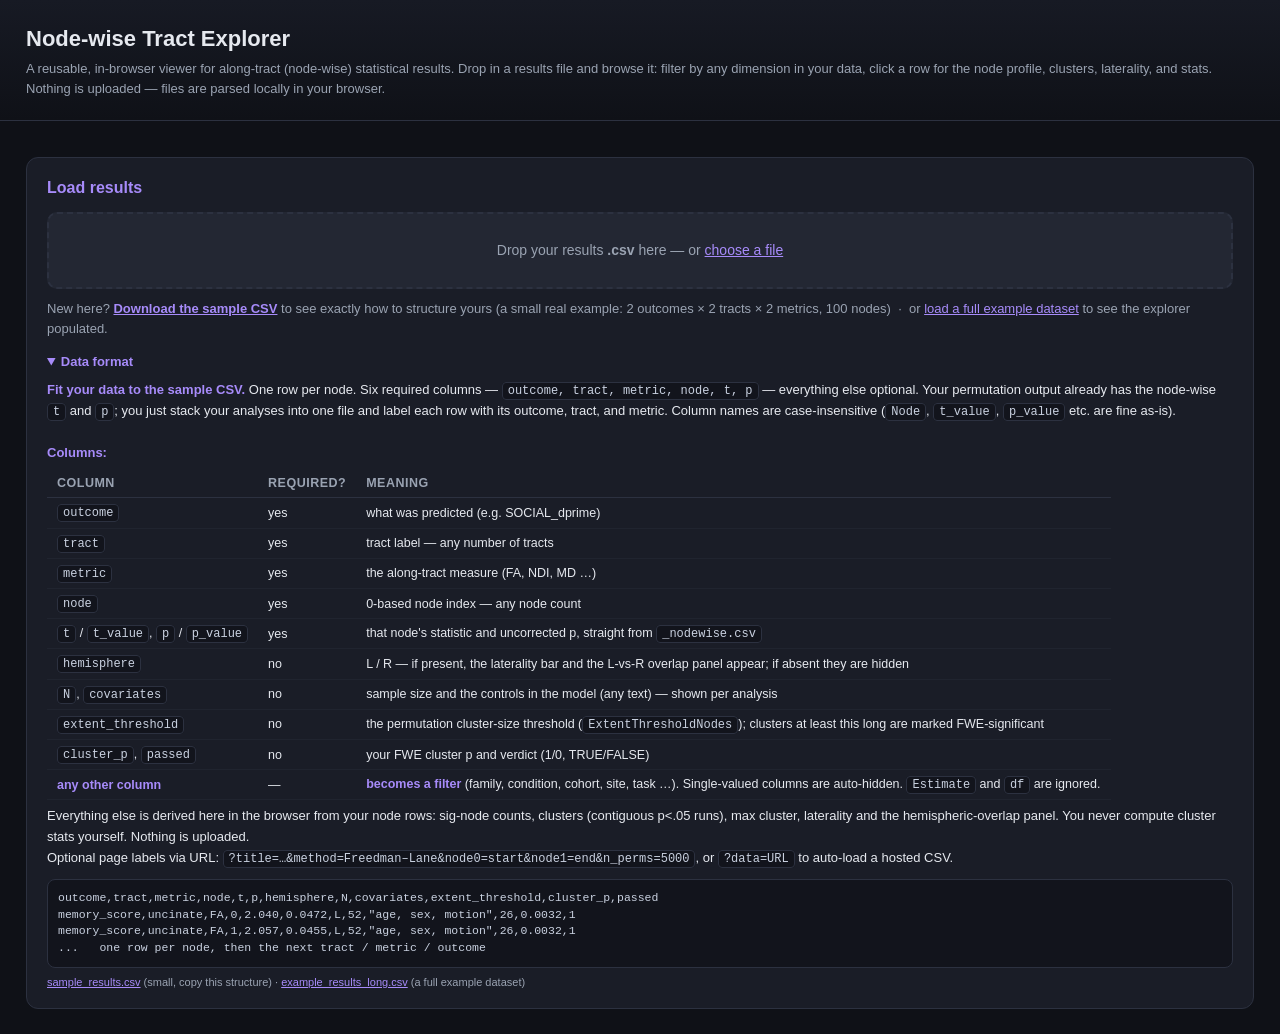
==== index.html @ d05d63c6 "Node-wise Tract Explorer: standalone in-browser viewer for along-tract results Co-Authored-By: Claud" ====
<!DOCTYPE html><html lang="en"><head><meta charset="utf-8">
<meta name="viewport" content="width=device-width, initial-scale=1">
<title>Node-wise Tract Explorer</title>
<style>
:root{--bg:#0f1117;--card:#1a1d27;--card2:#232733;--ink:#e6e9ef;--mut:#9aa3b2;--line:#2c3140;
--pos:#f4664a;--neg:#3b82f6;--sig:#22c55e;--accent:#a78bfa;}
*{box-sizing:border-box}
body{margin:0;background:var(--bg);color:var(--ink);font:14px/1.5 -apple-system,BlinkMacSystemFont,"Segoe UI",Roboto,sans-serif}
header{padding:22px 26px;border-bottom:1px solid var(--line);background:linear-gradient(180deg,#171a24,#0f1117)}
h1{margin:0 0 4px;font-size:22px}
.sub{color:var(--mut);font-size:13px}
.wrap{padding:20px 26px;max-width:1400px;margin:0 auto}
.pill{display:inline-block;background:var(--card2);border:1px solid var(--line);border-radius:999px;padding:3px 11px;margin:2px;font-size:12px;color:var(--mut)}
.section{background:var(--card);border:1px solid var(--line);border-radius:12px;padding:18px 20px;margin:16px 0}
.section h2{margin:0 0 12px;font-size:16px;color:var(--accent)}
.grid{display:grid;gap:10px}
.demo-grid{grid-template-columns:repeat(auto-fit,minmax(190px,1fr))}
.stat{background:var(--card2);border:1px solid var(--line);border-radius:9px;padding:11px 13px}
.stat .k{color:var(--mut);font-size:11px;text-transform:uppercase;letter-spacing:.04em}
.stat .v{font-size:19px;font-weight:600;margin-top:3px}
.stat .d{color:var(--mut);font-size:12px;margin-top:2px}
.controls{display:flex;flex-wrap:wrap;gap:8px;align-items:center;margin-bottom:12px}
.controls select,.controls input{background:var(--card2);color:var(--ink);border:1px solid var(--line);border-radius:8px;padding:7px 10px;font-size:13px}
.controls label{color:var(--mut);font-size:12px;margin-right:3px}
.count{color:var(--mut);font-size:13px;margin-left:auto}
table{width:100%;border-collapse:collapse;font-size:13px}
th{text-align:left;color:var(--mut);font-weight:600;font-size:11px;text-transform:uppercase;letter-spacing:.04em;padding:8px 10px;border-bottom:1px solid var(--line);cursor:pointer;user-select:none;white-space:nowrap}
th:hover{color:var(--ink)}
td{padding:8px 10px;border-bottom:1px solid #20242f}
tr.row{cursor:pointer}
tr.row:hover{background:var(--card2)}
tr.sig td{background:rgba(34,197,94,.06)}
.badge{display:inline-block;border-radius:6px;padding:2px 7px;font-size:11px;font-weight:600}
.b-sig{background:rgba(34,197,94,.16);color:#4ade80}
.b-ns{background:#242835;color:var(--mut)}
.b-pos{background:rgba(244,102,74,.16);color:#fb7a5e}
.b-neg{background:rgba(59,130,246,.16);color:#60a5fa}
.hemi{font-weight:600}
.detail{background:var(--card2);border-top:2px solid var(--accent)}
.detail td{padding:0}
.dbox{padding:18px 22px}
.dgrid{display:grid;grid-template-columns:1fr 1fr;gap:18px}
.dcol h4{margin:0 0 8px;font-size:12px;text-transform:uppercase;letter-spacing:.04em;color:var(--accent)}
.kv{display:grid;grid-template-columns:auto 1fr;gap:4px 14px;font-size:13px}
.kv .k{color:var(--mut)}
.nodeviz{margin-top:10px;background:#12141c;border:1px solid var(--line);border-radius:8px;padding:10px}
.script{font-family:ui-monospace,SFMono-Regular,Menlo,monospace;font-size:11.5px;color:#c9d1e0;background:#12141c;border:1px solid var(--line);border-radius:8px;padding:10px;margin-top:4px;white-space:pre-wrap;line-height:1.45}
.latbar{display:flex;height:26px;border-radius:6px;overflow:hidden;border:1px solid var(--line);margin-top:6px}
.latbar .L{background:#3b82f6;display:flex;align-items:center;justify-content:center;font-size:11px;color:#fff}
.latbar .R{background:#f4664a;display:flex;align-items:center;justify-center;justify-content:center;font-size:11px;color:#fff}
a.back{color:var(--accent);text-decoration:none;font-size:13px}
.legend{font-size:12px;color:var(--mut);margin-top:8px}
.tag{font-size:11px;color:var(--mut)}
.clbl{font-size:11px;color:var(--mut)}

.drop{border:2px dashed var(--line);border-radius:10px;padding:26px 20px;text-align:center;color:var(--mut);font-size:14px;background:var(--card2);transition:border-color .12s,color .12s}
.drop.over{border-color:var(--accent);color:var(--ink)}
.flink{color:var(--accent);cursor:pointer;text-decoration:underline}
.loaderr{color:#fb7a5e;font-size:13px;margin-top:8px;white-space:pre-wrap}
.ok{color:#4ade80;font-size:13px;margin-top:8px}
.doc{font-size:13px;line-height:1.6;color:var(--ink);margin-top:8px}
.doc code{background:#12141c;border:1px solid var(--line);border-radius:4px;padding:1px 5px;font-size:12px;color:#c9d1e0}
.doc b{color:var(--accent)}
.doc table{width:auto;margin:6px 0}
.doc td,.doc th{padding:4px 10px;font-size:12.5px}
</style></head><body>
<header>
<h1>Node-wise Tract Explorer</h1>
<div class="sub">A reusable, in-browser viewer for along-tract (node-wise) statistical results. Drop in a results file and browse it: filter by any dimension in your data, click a row for the node profile, clusters, laterality, and stats. Nothing is uploaded — files are parsed locally in your browser.</div>
</header>
<div class="wrap">
<div class="section" id="loader"><h2>Load results</h2>
<div id="drop" class="drop">Drop your results <b>.csv</b> here — or <label class="flink">choose a file<input type="file" id="file" accept=".csv,text/csv,.json" hidden></label></div>
<div style="margin-top:10px;font-size:13px;color:var(--mut)">New here? <a href="sample_results.csv" download class="flink" style="font-weight:600">Download the sample CSV</a> to see exactly how to structure yours (a small real example: 2 outcomes × 2 tracts × 2 metrics, 100 nodes) &nbsp;·&nbsp; or <a href="#" id="loadex" class="flink">load a full example dataset</a> to see the explorer populated.</div>
<div id="loaderr" class="loaderr" style="display:none"></div>
<details style="margin-top:14px" open><summary style="cursor:pointer;color:var(--accent);font-weight:600;font-size:13px">Data format</summary>
<div class="doc">
<b>Fit your data to the sample CSV.</b> One row per node. Six required columns — <code>outcome, tract, metric, node, t, p</code> — everything else optional. Your permutation output already has the node-wise <code>t</code> and <code>p</code>; you just stack your analyses into one file and label each row with its outcome, tract, and metric. Column names are case-insensitive (<code>Node</code>, <code>t_value</code>, <code>p_value</code> etc. are fine as-is).
<br><br><b>Columns:</b>
<table><thead><tr><th>Column</th><th>Required?</th><th>Meaning</th></tr></thead><tbody>
<tr><td><code>outcome</code></td><td>yes</td><td>what was predicted (e.g. SOCIAL_dprime)</td></tr>
<tr><td><code>tract</code></td><td>yes</td><td>tract label — any number of tracts</td></tr>
<tr><td><code>metric</code></td><td>yes</td><td>the along-tract measure (FA, NDI, MD …)</td></tr>
<tr><td><code>node</code></td><td>yes</td><td>0-based node index — any node count</td></tr>
<tr><td><code>t</code> / <code>t_value</code>, <code>p</code> / <code>p_value</code></td><td>yes</td><td>that node's statistic and uncorrected p, straight from <code>_nodewise.csv</code></td></tr>
<tr><td><code>hemisphere</code></td><td>no</td><td>L / R — if present, the laterality bar and the L-vs-R overlap panel appear; if absent they are hidden</td></tr>
<tr><td><code>N</code>, <code>covariates</code></td><td>no</td><td>sample size and the controls in the model (any text) — shown per analysis</td></tr>
<tr><td><code>extent_threshold</code></td><td>no</td><td>the permutation cluster-size threshold (<code>ExtentThresholdNodes</code>); clusters at least this long are marked FWE-significant</td></tr>
<tr><td><code>cluster_p</code>, <code>passed</code></td><td>no</td><td>your FWE cluster p and verdict (1/0, TRUE/FALSE)</td></tr>
<tr><td><b>any other column</b></td><td>—</td><td><b>becomes a filter</b> (family, condition, cohort, site, task …). Single-valued columns are auto-hidden. <code>Estimate</code> and <code>df</code> are ignored.</td></tr>
</tbody></table>
Everything else is derived here in the browser from your node rows: sig-node counts, clusters (contiguous p&lt;.05 runs), max cluster, laterality and the hemispheric-overlap panel. You never compute cluster stats yourself. Nothing is uploaded.
<br>Optional page labels via URL: <code>?title=…&amp;method=Freedman–Lane&amp;node0=start&amp;node1=end&amp;n_perms=5000</code>, or <code>?data=URL</code> to auto-load a hosted CSV.
</div>
<div class="script" style="margin-top:10px">outcome,tract,metric,node,t,p,hemisphere,N,covariates,extent_threshold,cluster_p,passed
memory_score,uncinate,FA,0,2.040,0.0472,L,52,"age, sex, motion",26,0.0032,1
memory_score,uncinate,FA,1,2.057,0.0455,L,52,"age, sex, motion",26,0.0032,1
...   one row per node, then the next tract / metric / outcome</div>
<div class="tag" style="margin-top:6px"><a href="sample_results.csv" download style="color:var(--accent)">sample_results.csv</a> (small, copy this structure) · <a href="example_results_long.csv" style="color:var(--accent)">example_results_long.csv</a> (a full example dataset)</div>
</details>
</div>

<div class="section" id="explorer" style="display:none"><h2 id="exptitle">Results</h2>
<div id="expsub" class="sub" style="margin-bottom:12px"></div>
<div class="controls" id="filters"></div>
<table id="tbl"><thead id="thead"></thead><tbody id="tbody"></tbody></table>
<div class="legend">FWE = cluster passes the permutation extent threshold (from your <code>extent_threshold</code> / <code>passed</code> columns). Direction: <span class="badge b-pos">Positive</span> higher metric → higher outcome · <span class="badge b-neg">Negative</span> higher metric → lower outcome. Node values are whatever statistic you supplied in <code>t</code> (partial-regression t recommended). Where hemispheres exist, the detail view stacks L and R aligned by node; nodes significant on <span style="color:#4ade80">both</span> sides are green.</div>
</div>
</div>

<script>
// ===================== data model =====================
let DATA=[], META={}, GROUPS=[], NN=100, HAS_HEMI=false;
const RESERVED=['outcome','tract','metric','node','t','p','hemisphere','n','covariates','extent_threshold','cluster_p','passed','dir','id'];
const norm=s=>String(s??'').trim();
const num=v=>{const x=parseFloat(v);return isNaN(x)?null:x;};
const truthy=v=>{const s=norm(v).toLowerCase();return ['1','true','yes','y','t','pass','sig'].includes(s);};

// ---- CSV parsing (quoted fields, commas, newlines) ----
function parseCSV(text){
  const rows=[];let row=[],cur='',q=false;
  for(let i=0;i<text.length;i++){const c=text[i];
    if(q){if(c=='"'){if(text[i+1]=='"'){cur+='"';i++;}else q=false;}else cur+=c;}
    else if(c=='"')q=true;
    else if(c==','){row.push(cur);cur='';}
    else if(c=='\n'||c=='\r'){if(c=='\r'&&text[i+1]=='\n')i++;row.push(cur);rows.push(row);row=[];cur='';}
    else cur+=c;}
  if(cur!==''||row.length){row.push(cur);rows.push(row);}
  const nonempty=rows.filter(r=>r.some(x=>norm(x)!==''));
  if(nonempty.length<2)throw new Error('CSV has no data rows.');
  const hdr=nonempty[0].map(h=>norm(h));
  return nonempty.slice(1).map(r=>Object.fromEntries(hdr.map((h,i)=>[h,r[i]??''])));
}

// ---- long CSV -> analyses (derive everything) ----
function fromLong(rows){
  const cols=Object.keys(rows[0]);
  // case-insensitive lookup + common aliases (Node, t_value, p_value, ...) work as-is
  const ALIAS={node:['node'],t:['t','t_value','tvalue','tstat','statistic'],p:['p','p_value','pvalue','pval'],
    n:['n','n_subjects','nsubjects'],covariates:['covariates','covariate'],extent_threshold:['extent_threshold','extentthresholdnodes','extent_thr'],
    cluster_p:['cluster_p','clusterpvalue','cluster_pvalue','fwe_p'],passed:['passed','passextentthreshold','fwe','significant','sig'],
    outcome:['outcome','outcome_label','dv'],tract:['tract','tract_label','bundle'],metric:['metric','measure'],hemisphere:['hemisphere','hemi','side']};
  const lc={};cols.forEach(c=>{const l=c.toLowerCase();lc[l]=c;for(const k in ALIAS)if(ALIAS[k].includes(l))lc[k]=c;});
  const aliasAll=new Set(Object.values(ALIAS).flat());
  const req=['outcome','tract','metric','node','t','p'];
  const missing=req.filter(k=>!(k in lc));
  if(missing.length)throw new Error('Missing required column(s): '+missing.join(', ')+'.\nRequired: outcome, tract, metric, node, t, p  (one row per node).');
  const C=k=>lc[k];  // actual column name for a reserved key
  HAS_HEMI=('hemisphere' in lc);
  GROUPS=cols.filter(c=>{const l=c.toLowerCase();return !aliasAll.has(l)&&!RESERVED.includes(l)&&!['estimate','df','clusterid'].includes(l);});      // extra columns = filter dimensions
  const keyOf=r=>[r[C('outcome')],r[C('tract')],r[C('metric')],HAS_HEMI?r[C('hemisphere')]:'',...GROUPS.map(g=>r[g])].map(norm).join('||');
  const by=new Map();
  rows.forEach(r=>{const k=keyOf(r);if(!by.has(k))by.set(k,[]);by.get(k).push(r);});
  const out=[];
  by.forEach((rs,k)=>{
    rs.sort((a,b)=>num(a[C('node')])-num(b[C('node')]));
    const nodes=rs.map(r=>num(r[C('node')]));
    const nn=Math.max(...nodes)+1;
    const tv=new Array(nn).fill(null),pv=new Array(nn).fill(null);
    rs.forEach(r=>{const i=num(r[C('node')]);tv[i]=num(r[C('t')]);pv[i]=num(r[C('p')]);});
    const first=rs[0];
    const a={id:k,outcome_label:norm(first[C('outcome')]),tract_label:norm(first[C('tract')]),metric:norm(first[C('metric')]),
      hemisphere:HAS_HEMI?norm(first[C('hemisphere')]).toUpperCase():'', tvals:tv,pvals:pv,
      N:('n' in lc)?num(first[C('n')]):null, covariates:('covariates' in lc)?norm(first[C('covariates')]):'',
      extent_threshold:('extent_threshold' in lc)?num(first[C('extent_threshold')]):null,
      best_p:('cluster_p' in lc)?num(first[C('cluster_p')]):null,
      passed:('passed' in lc)?truthy(first[C('passed')]):null};
    GROUPS.forEach(g=>a[g]=norm(first[g]));
    // derive clusters from p<.05 runs
    const sig=pv.map(x=>x!=null&&x<0.05); a.n_sig_nodes=sig.filter(Boolean).length;
    a.sig_node_list=sig.map((s,i)=>s?i:-1).filter(i=>i>=0);
    a.clusters=[];let s=null;
    for(let i=0;i<=nn;i++){const on=i<nn&&sig[i];
      if(on&&s==null)s=i; else if(!on&&s!=null){const e=i-1;const ts=tv.slice(s,e+1).map(x=>x??0);
        const mt=ts.reduce((u,v)=>u+v,0)/ts.length;const mi=ts.map(Math.abs).indexOf(Math.max(...ts.map(Math.abs)));
        const size=e-s+1;const passes=(a.extent_threshold!=null)?size>=a.extent_threshold:(a.passed===true&&size===Math.max(size,0));
        a.clusters.push({start:s,end:e,size,dir:mt>=0?'Positive':'Negative',mean_t:+mt.toFixed(2),max_abs_t:+ts[mi].toFixed(2),max_abs_t_node:s+mi,p:null,passes:false});s=null;}}
    a.obs_max_cluster=a.clusters.length?Math.max(...a.clusters.map(c=>c.size)):0;
    // FWE: if extent_threshold given -> size rule; else if passed given -> flag the largest cluster
    if(a.extent_threshold!=null){a.clusters.forEach(c=>c.passes=c.size>=a.extent_threshold);a.passed=a.clusters.some(c=>c.passes);}
    else if(a.passed===true&&a.clusters.length){const big=a.clusters.reduce((x,y)=>y.size>x.size?y:x);big.passes=true;big.p=a.best_p;}
    else if(a.passed==null)a.passed=false;
    if(a.best_p!=null)a.clusters.filter(c=>c.passes).forEach(c=>c.p=a.best_p);
    a.n_perms=META.n_perms||null; a.dropped=null; a.family=a.family||''; a.condition=a.condition||''; a.tract_type=a.tract_type||'';
    out.push(a);
  });
  NN=Math.max(...out.map(a=>a.tvals.length));
  // laterality: pair each analysis with its opposite-hemisphere sibling (same outcome/metric/groups, tract label differing only by side)
  if(HAS_HEMI){out.forEach(a=>{const sib=sibOf(a,out);const L=a.hemisphere==='L'?a:sib,R=a.hemisphere==='R'?a:sib;
    const Ls=L?L.n_sig_nodes:0,Rs=R?R.n_sig_nodes:0,tot=Ls+Rs;
    const ov=(L&&R)?L.sig_node_list.filter(i=>R.sig_node_list.includes(i)):[];
    a.laterality={L_sig:Ls,R_sig:Rs,pct_left:tot?+(100*Ls/tot).toFixed(0):0,pct_right:tot?+(100*Rs/tot).toFixed(0):0,overlap_nodes:ov};});}
  return out;
}
function tractBase(t){return norm(t).replace(/\b(left|right|L|R|lh|rh)\b/ig,'').replace(/[_\-\s]+/g,' ').trim().toLowerCase();}
function sibOf(a,pool){pool=pool||DATA;return pool.find(x=>x!==a&&x.outcome_label===a.outcome_label&&x.metric===a.metric&&x.hemisphere&&x.hemisphere!==a.hemisphere&&tractBase(x.tract_label)===tractBase(a.tract_label)&&GROUPS.every(g=>x[g]===a[g]));}

// ---- JSON (results_data.json shape) ----
function fromJSON(o){
  const arr=Array.isArray(o)?o:(o.results||[]);
  if(!arr.length)throw new Error('No result records found. Expected an array of results, or {"meta":..,"results":[..]}.');
  META=Object.assign({},META,Array.isArray(o)?{}:(o.meta||{}));
  HAS_HEMI=arr.some(a=>a.hemisphere==='L'||a.hemisphere==='R');
  const std=['id','outcome','outcome_label','tract','tract_label','hemisphere','metric','N','dropped','covariates','n_sig_nodes','obs_max_cluster','extent_threshold','n_passing','n_perms','passed','best_p','clusters','sig_node_list','tvals','pvals','laterality'];
  GROUPS=Object.keys(arr[0]).filter(k=>!std.includes(k)&&typeof arr[0][k]!=='object');
  NN=Math.max(...arr.map(a=>(a.tvals||[]).length));
  return arr;
}

// ===================== UI =====================
function uniq(k){return [...new Set(DATA.map(r=>r[k]).filter(v=>v!=null&&v!==''))].sort();}
function buildFilters(){
  const host=document.getElementById('filters');host.innerHTML='';
  const dims=[['tract_label','Tract'],['metric','Metric'],...(HAS_HEMI?[['hemisphere','Hemisphere']]:[]),['outcome_label','Outcome'],...GROUPS.map(g=>[g,g])];
  dims.forEach(([k,lab])=>{const vals=uniq(k);if(vals.length<2)return;
    const s=document.createElement('span');s.innerHTML=`<label>${lab}</label><select data-k="${k}"><option value="">All</option>${vals.map(v=>`<option>${v}</option>`).join('')}</select>`;host.appendChild(s);});
  const sig=document.createElement('span');sig.innerHTML=`<label>Show</label><select id="f_sig"><option value="all">All</option><option value="sig">FWE-significant only</option><option value="trend">≥5 sig nodes</option></select>`;host.appendChild(sig);
  const q=document.createElement('input');q.id='f_search';q.placeholder='search…';q.style.minWidth='130px';host.appendChild(q);
  const c=document.createElement('span');c.className='count';c.id='count';host.appendChild(c);
  host.querySelectorAll('select,input').forEach(el=>el.oninput=render);
}
function passFilters(r){
  for(const s of document.querySelectorAll('#filters select[data-k]')){if(s.value&&norm(r[s.dataset.k])!==s.value)return false;}
  const sg=document.getElementById('f_sig').value,q=document.getElementById('f_search').value.toLowerCase();
  if(sg==='sig'&&!r.passed)return false; if(sg==='trend'&&r.n_sig_nodes<5)return false;
  if(q&&!Object.values(r).filter(v=>typeof v==='string').join(' ').toLowerCase().includes(q))return false;
  return true;
}
let sortK='best_p',sortDir=1;
function dirBadge(d){return d==='Positive'?'<span class="badge b-pos">Positive</span>':'<span class="badge b-neg">Negative</span>'}
function fmtP(p){if(p==null)return '—';return p===0?'<1/n_perm':p}
function nodeViz(r,H=90){
  const W=560,pad=18,n=r.tvals.length;const ts=r.tvals.map(x=>x==null?0:x);const mx=Math.max(3,...ts.map(Math.abs));const bw=(W-2*pad)/n;
  let bars='';for(let i=0;i<n;i++){const t=ts[i];const sig=r.pvals[i]!=null&&r.pvals[i]<0.05;const h=Math.abs(t)/mx*(H/2-8);const y=t>=0?(H/2-h):(H/2);const col=sig?(t>=0?'#f4664a':'#3b82f6'):'#39404f';
    bars+=`<rect x="${pad+i*bw}" y="${y}" width="${Math.max(bw-0.4,0.6)}" height="${h}" fill="${col}"><title>node ${i}: t=${t}</title></rect>`;}
  let shade='';r.clusters.forEach(c=>{if(c.passes)shade+=`<rect x="${pad+c.start*bw}" y="4" width="${(c.end-c.start+1)*bw}" height="${H-8}" fill="rgba(34,197,94,.10)" stroke="rgba(34,197,94,.4)"/>`;});
  return `<svg viewBox="0 0 ${W} ${H}" width="100%" style="max-width:${W}px">${shade}<line x1="${pad}" y1="${H/2}" x2="${W-pad}" y2="${H/2}" stroke="#4a5163"/>${bars}
   <text x="${pad}" y="${H-2}" fill="#6b7280" font-size="9">${META.node0||'node 0'}</text><text x="${W-pad}" y="${H-2}" fill="#6b7280" font-size="9" text-anchor="end">${META.node1||('node '+(n-1))}</text></svg>`;
}
function miniProfile(r,label,overlap){
  const W=560,H=64,pad=18,n=r?r.tvals.length:NN;const ts=r?r.tvals.map(x=>x==null?0:x):new Array(n).fill(0);const mx=Math.max(3,...ts.map(Math.abs));const bw=(W-2*pad)/n;let bars='';
  for(let i=0;i<n;i++){const t=ts[i];const sig=r&&r.pvals[i]!=null&&r.pvals[i]<0.05;const ov=overlap.includes(i);const h=Math.abs(t)/mx*(H/2-6);const y=t>=0?(H/2-h):(H/2);
    const col=ov&&sig?'#22c55e':(sig?(t>=0?'#f4664a':'#3b82f6'):'#39404f');bars+=`<rect x="${pad+i*bw}" y="${y}" width="${Math.max(bw-0.4,0.6)}" height="${h}" fill="${col}"><title>node ${i}: t=${t}</title></rect>`;}
  let shade='';if(r)r.clusters.forEach(c=>{if(c.passes)shade+=`<rect x="${pad+c.start*bw}" y="3" width="${(c.end-c.start+1)*bw}" height="${H-6}" fill="rgba(34,197,94,.08)" stroke="rgba(34,197,94,.35)"/>`;});
  return `<div style="display:flex;align-items:center;gap:8px"><div style="width:34px;font-size:11px;color:var(--mut);text-align:right">${label}</div><svg viewBox="0 0 ${W} ${H}" width="100%" style="max-width:${W}px">${shade}<line x1="${pad}" y1="${H/2}" x2="${W-pad}" y2="${H/2}" stroke="#4a5163"/>${bars}</svg></div>`;
}
function detail(r){
  const lat=r.laterality;const sib=HAS_HEMI?sibOf(r):null;
  const clusters=r.clusters.length?('<table style="width:auto"><thead><tr><th>Nodes</th><th>Size</th><th>Dir</th><th>mean t</th><th>max|t|</th><th>@node</th><th>cluster p</th><th>FWE</th></tr></thead><tbody>'+
    r.clusters.map(c=>`<tr><td>${c.start}–${c.end}</td><td>${c.size}</td><td>${dirBadge(c.dir)}</td><td>${c.mean_t}</td><td>${c.max_abs_t}</td><td>${c.max_abs_t_node}</td><td>${fmtP(c.p)}</td><td>${c.passes?'<span class="badge b-sig">PASS</span>':'<span class="badge b-ns">no</span>'}</td></tr>`).join('')+'</tbody></table>'):'<span class="tag">No contiguous clusters formed.</span>';
  const groupsKV=GROUPS.map(g=>`<div class="k">${g}</div><div>${r[g]||'—'}</div>`).join('');
  let latHTML='';
  if(HAS_HEMI&&lat){const Lp=lat.pct_left||0,Rp=lat.pct_right||0;const L=r.hemisphere==='L'?r:sib,R=r.hemisphere==='R'?r:sib;
    latHTML=`<h4 style="margin-top:16px">Laterality <span class="tag">(node-wise-sig nodes, L vs R)</span></h4>
     <div class="latbar"><div class="L" style="width:${Lp}%">L ${lat.L_sig} (${Lp}%)</div><div class="R" style="width:${Rp}%">R ${lat.R_sig} (${Rp}%)</div></div>
     <h4 style="margin-top:14px">Hemispheric node overlap <span class="tag">(same outcome + metric, L and R aligned by node)</span></h4>
     <div class="nodeviz">${miniProfile(L,'L',lat.overlap_nodes||[])}${miniProfile(R,'R',lat.overlap_nodes||[])}<div style="font-size:10px;color:var(--mut);text-align:right;padding-right:2px">${META.node0||'node 0'} ————— ${META.node1||'last node'}</div></div>
     <div class="tag" style="margin-top:6px">Overlapping significant nodes (sig on <b>both</b> sides): ${(lat.overlap_nodes&&lat.overlap_nodes.length)?'<span style="color:#4ade80">'+lat.overlap_nodes.join(', ')+'</span>':'none'}${sib?'':' <i>(no opposite-hemisphere match found)</i>'}</div>`;}
  const cov=r.covariates?`<h4 style="margin-top:16px">Controlled for (covariates)</h4><div class="tag">${r.covariates}</div>`:'';
  const prov=META.scripts_note?`<h4 style="margin-top:18px">Provenance</h4><div class="script">${META.scripts_note}</div>`:'';
  return `<td colspan="99" class="detail"><div class="dbox"><div class="dgrid"><div class="dcol">
    <h4>${r.outcome_label} &nbsp;·&nbsp; ${r.tract_label}${r.hemisphere?' ('+r.hemisphere+')':''} &nbsp;·&nbsp; ${r.metric}</h4>
    <div class="kv">${groupsKV}<div class="k">Metric</div><div>${r.metric}</div>
     ${r.N!=null?`<div class="k">N</div><div>${r.N}</div>`:''}
     ${r.n_perms?`<div class="k">Permutations</div><div>${r.n_perms}${META.method?' ('+META.method+')':''}</div>`:''}
     <div class="k">Node-wise-significant nodes</div><div>${r.n_sig_nodes} / ${r.tvals.length}</div>
     <div class="k">Observed max cluster</div><div>${r.obs_max_cluster} nodes</div>
     ${r.extent_threshold!=null?`<div class="k">Extent threshold</div><div>${r.extent_threshold} nodes</div>`:''}
     <div class="k">FWE verdict</div><div>${r.passed?'<span class="badge b-sig">SIGNIFICANT</span>'+(r.best_p!=null?' (cluster p='+fmtP(r.best_p)+')':''):'<span class="badge b-ns">n.s.</span>'}</div>
    </div>${cov}${latHTML}</div>
    <div class="dcol"><h4>Node-wise values <span class="tag">(each bar = a separate regression across subjects at that node; a profile along the tract, not its shape; green = FWE cluster; colored bars = p&lt;0.05)</span></h4><div class="nodeviz">${nodeViz(r)}</div>
     <h4 style="margin-top:14px">Clusters</h4>${clusters}
     <h4 style="margin-top:14px">Significant nodes (p&lt;0.05, uncorrected)</h4><div class="tag" style="line-height:1.6">${r.sig_node_list.length?r.sig_node_list.join(', '):'none'}</div></div></div>${prov}</div></td>`;
}
function buildHeader(){
  const cols=[['outcome_label','Outcome'],...GROUPS.map(g=>[g,g]),['tract_label','Tract'],...(HAS_HEMI?[['hemisphere','Hemi']]:[]),['metric','Metric'],['N','N'],['n_sig_nodes','Sig nodes'],['obs_max_cluster','Max cluster'],['extent_threshold','Thresh'],['best_p','Cluster p'],['passed','FWE']];
  const showN=DATA.some(r=>r.N!=null),showT=DATA.some(r=>r.extent_threshold!=null);
  const use=cols.filter(([k])=>!(k==='N'&&!showN)&&!(k==='extent_threshold'&&!showT));
  document.getElementById('thead').innerHTML='<tr>'+use.map(([k,l])=>`<th data-k="${k}">${l}</th>`).join('')+'</tr>';
  document.querySelectorAll('#thead th').forEach(th=>th.onclick=()=>{const k=th.dataset.k;if(sortK===k)sortDir*=-1;else{sortK=k;sortDir=1}render()});
  return use;
}
let COLS=[];
function render(){
  let rows=DATA.filter(passFilters);
  rows.sort((a,b)=>{let x=a[sortK],y=b[sortK];if(sortK==='best_p'){x=x==null?9:x;y=y==null?9:y}if(typeof x==='string')return sortDir*x.localeCompare(y);return sortDir*((x>y)-(x<y));});
  const tb=document.getElementById('tbody');tb.innerHTML='';
  rows.forEach(r=>{const tr=document.createElement('tr');tr.className='row'+(r.passed?' sig':'');const dir=r.clusters.find(c=>c.passes);
    tr.innerHTML=COLS.map(([k])=>{let v=r[k];
      if(k==='outcome_label')return `<td><b>${v}</b></td>`;
      if(k==='best_p')return `<td>${v!=null?fmtP(v)+' '+(dir?dirBadge(dir.dir):''):(dir?dirBadge(dir.dir):'<span class="tag">—</span>')}</td>`;
      if(k==='passed')return `<td>${r.passed?'<span class="badge b-sig">✓</span>':'<span class="badge b-ns">·</span>'}</td>`;
      return `<td>${v==null||v===''?'—':v}</td>`;}).join('');
    tr.onclick=()=>{const nx=tr.nextSibling;if(nx&&nx.classList&&nx.classList.contains('detail-row')){nx.remove();return}
      document.querySelectorAll('.detail-row').forEach(e=>e.remove());const dr=document.createElement('tr');dr.className='detail-row';dr.innerHTML=detail(r);tr.after(dr);};
    tb.appendChild(tr);});
  document.getElementById('count').textContent=`${rows.length} of ${DATA.length} analyses · ${rows.filter(r=>r.passed).length} FWE-significant`;
}
function boot(){
  buildFilters();COLS=buildHeader();
  document.getElementById('exptitle').textContent=META.title||'Results';
  const dims=[`${DATA.length} analyses`,`${uniq('outcome_label').length} outcomes`,`${uniq('tract_label').length} tracts`,`${uniq('metric').length} metrics`,`${NN} nodes`,...(HAS_HEMI?['hemispheres detected']:[]),...GROUPS.map(g=>`${uniq(g).length} ${g}`)];
  document.getElementById('expsub').textContent=META.sub||dims.join(' · ');
  document.getElementById('explorer').style.display='';render();
  document.getElementById('explorer').scrollIntoView({behavior:'smooth',block:'start'});
}
function showMsg(m,ok){const e=document.getElementById('loaderr');e.className=ok?'ok':'loaderr';e.textContent=m;e.style.display=m?'':'none';}
function loadText(text,name){
  try{META=Object.assign({},urlMeta());
    if(/^\s*[\[{]/.test(text)){DATA=fromJSON(JSON.parse(text));}
    else{DATA=fromLong(parseCSV(text));}
    showMsg(`Loaded ${name||'data'}: ${DATA.length} analyses${GROUPS.length?' · grouping columns: '+GROUPS.join(', '):''}${HAS_HEMI?' · hemisphere detected':' · no hemisphere column (laterality hidden)'}`,true);boot();
  }catch(x){showMsg('Could not load: '+x.message,false);}
}
function urlMeta(){const u=new URLSearchParams(location.search);const m={};['title','sub','method','node0','node1','n_perms','scripts_note'].forEach(k=>{if(u.get(k))m[k]=u.get(k)});return m;}
function readFile(f){const rd=new FileReader();rd.onload=()=>loadText(rd.result,f.name);rd.readAsText(f);}
document.getElementById('file').onchange=e=>{if(e.target.files[0])readFile(e.target.files[0]);};
const dz=document.getElementById('drop');
['dragover','dragenter'].forEach(ev=>dz.addEventListener(ev,e=>{e.preventDefault();dz.classList.add('over');}));
['dragleave','dragend'].forEach(ev=>dz.addEventListener(ev,e=>{e.preventDefault();dz.classList.remove('over');}));
dz.addEventListener('drop',e=>{e.preventDefault();dz.classList.remove('over');if(e.dataTransfer.files[0])readFile(e.dataTransfer.files[0]);});
document.getElementById('loadex').onclick=e=>{e.preventDefault();fetch('example_results_long.csv').then(r=>r.text()).then(t=>loadText(t,'example dataset')).catch(()=>showMsg('Could not load the example.',false));};
const _durl=new URLSearchParams(location.search).get('data');
if(_durl)fetch(_durl).then(r=>r.text()).then(t=>loadText(t,_durl)).catch(()=>showMsg('Could not load '+_durl,false));
</script></body></html>
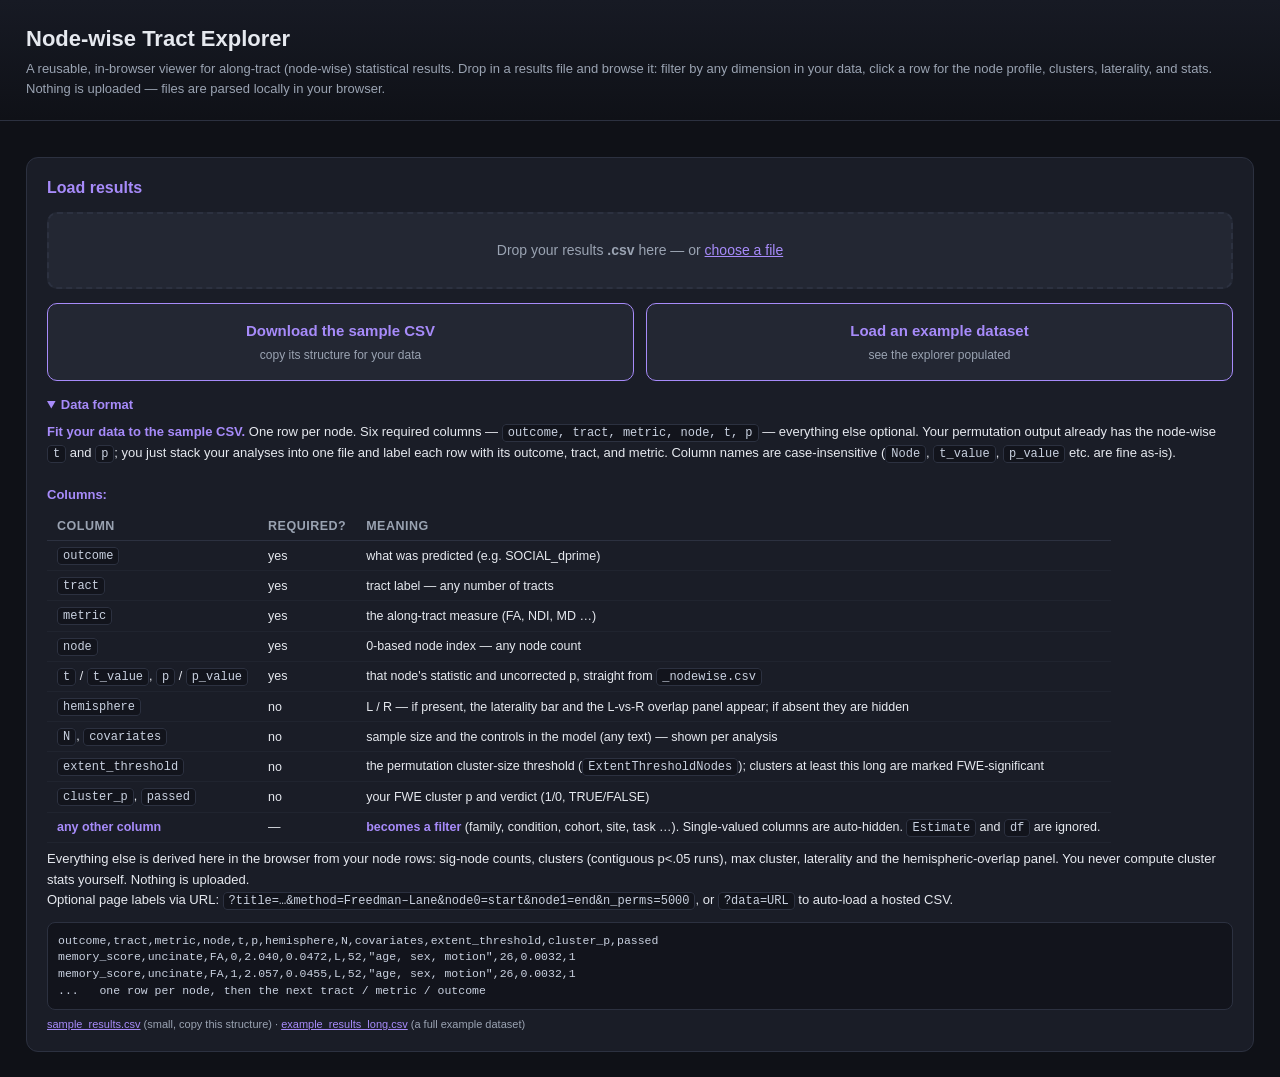
==== commit 41c9c4f3: "Two clear side-by-side buttons for sample CSV / example dataset Co-Authored-By: Claude Opus 4.8 <nor" ====
--- a/index.html
+++ b/index.html
@@ -63,6 +63,11 @@
 .doc b{color:var(--accent)}
 .doc table{width:auto;margin:6px 0}
 .doc td,.doc th{padding:4px 10px;font-size:12.5px}
+.btnrow{display:flex;gap:12px;margin-top:14px;flex-wrap:wrap}
+.bigbtn{flex:1 1 220px;display:flex;flex-direction:column;align-items:center;gap:3px;text-align:center;text-decoration:none;padding:16px 18px;border-radius:10px;background:var(--card2);border:1px solid var(--accent);color:var(--ink);transition:background .12s}
+.bigbtn:hover{background:#2a2f3f;text-decoration:none}
+.bigbtn .bt{font-size:15px;font-weight:700;color:var(--accent)}
+.bigbtn .bs{font-size:12px;color:var(--mut)}
 </style></head><body>
 <header>
 <h1>Node-wise Tract Explorer</h1>
@@ -71,7 +76,10 @@
 <div class="wrap">
 <div class="section" id="loader"><h2>Load results</h2>
 <div id="drop" class="drop">Drop your results <b>.csv</b> here — or <label class="flink">choose a file<input type="file" id="file" accept=".csv,text/csv,.json" hidden></label></div>
-<div style="margin-top:10px;font-size:13px;color:var(--mut)">New here? <a href="sample_results.csv" download class="flink" style="font-weight:600">Download the sample CSV</a> to see exactly how to structure yours (a small real example: 2 outcomes × 2 tracts × 2 metrics, 100 nodes) &nbsp;·&nbsp; or <a href="#" id="loadex" class="flink">load a full example dataset</a> to see the explorer populated.</div>
+<div class="btnrow">
+<a href="sample_results.csv" download class="bigbtn"><span class="bt">Download the sample CSV</span><span class="bs">copy its structure for your data</span></a>
+<a href="#" id="loadex" class="bigbtn"><span class="bt">Load an example dataset</span><span class="bs">see the explorer populated</span></a>
+</div>
 <div id="loaderr" class="loaderr" style="display:none"></div>
 <details style="margin-top:14px" open><summary style="cursor:pointer;color:var(--accent);font-weight:600;font-size:13px">Data format</summary>
 <div class="doc">
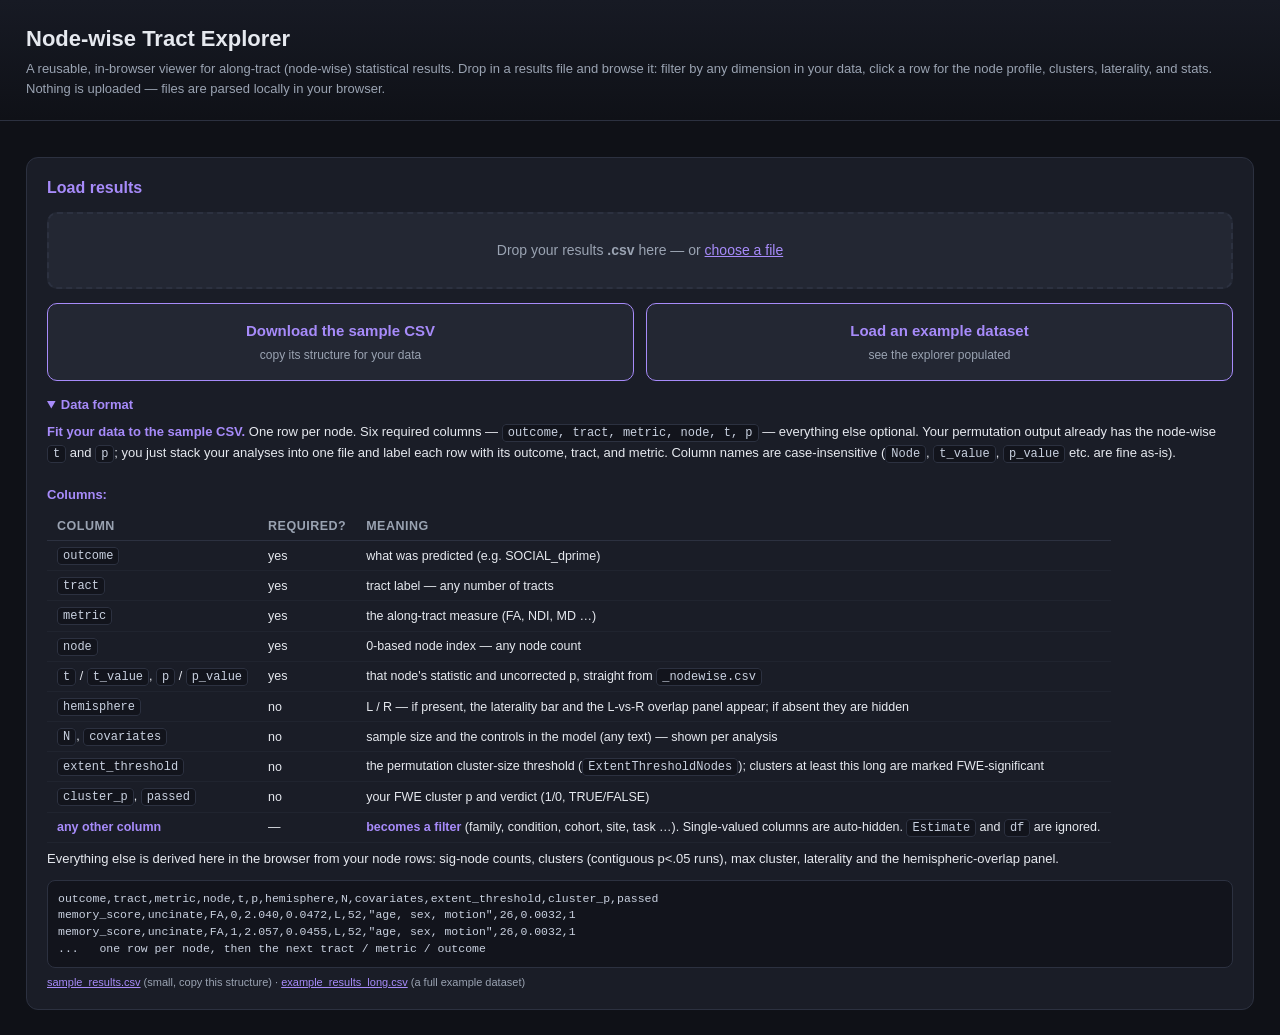
==== commit b4eeefba: "Trim the trailing clutter from the data-format doc Co-Authored-By: Claude Opus 4.8 <noreply@anthropi" ====
--- a/index.html
+++ b/index.html
@@ -1,333 +1,1283 @@
-<!DOCTYPE html><html lang="en"><head><meta charset="utf-8">
-<meta name="viewport" content="width=device-width, initial-scale=1">
-<title>Node-wise Tract Explorer</title>
-<style>
-:root{--bg:#0f1117;--card:#1a1d27;--card2:#232733;--ink:#e6e9ef;--mut:#9aa3b2;--line:#2c3140;
---pos:#f4664a;--neg:#3b82f6;--sig:#22c55e;--accent:#a78bfa;}
+<!DOCTYPE html>
+<!--
+  =============================================================================
+  Node-wise Tract Explorer — page skeleton
+  =============================================================================
+  This is the HTML the app hangs off. build.py inlines src/explorer.css at
+  /* =============================================================================
+   Node-wise Tract Explorer — styles
+   =============================================================================
+   Dark theme. Everything is driven by the CSS variables in :root, so re-theming
+   is a matter of changing those. Sections mirror the parts of the page.
+   ============================================================================= */
+
+/* ---- theme tokens ---------------------------------------------------------- */
+:root{
+  --bg:#0f1117;      /* page background */
+  --card:#1a1d27;    /* section panels */
+  --card2:#232733;   /* inputs, buttons, hover rows, detail panel */
+  --ink:#e6e9ef;     /* main text */
+  --mut:#9aa3b2;     /* muted text: labels, legends, tags */
+  --line:#2c3140;    /* borders */
+  --pos:#f4664a;     /* positive effect (orange) */
+  --neg:#3b82f6;     /* negative effect (blue) */
+  --sig:#22c55e;     /* significant / passed FWE (green) */
+  --accent:#a78bfa;  /* headings, links, active controls (violet) */
+}
+
+/* ---- base ------------------------------------------------------------------ */
 *{box-sizing:border-box}
 body{margin:0;background:var(--bg);color:var(--ink);font:14px/1.5 -apple-system,BlinkMacSystemFont,"Segoe UI",Roboto,sans-serif}
 header{padding:22px 26px;border-bottom:1px solid var(--line);background:linear-gradient(180deg,#171a24,#0f1117)}
 h1{margin:0 0 4px;font-size:22px}
 .sub{color:var(--mut);font-size:13px}
 .wrap{padding:20px 26px;max-width:1400px;margin:0 auto}
-.pill{display:inline-block;background:var(--card2);border:1px solid var(--line);border-radius:999px;padding:3px 11px;margin:2px;font-size:12px;color:var(--mut)}
 .section{background:var(--card);border:1px solid var(--line);border-radius:12px;padding:18px 20px;margin:16px 0}
 .section h2{margin:0 0 12px;font-size:16px;color:var(--accent)}
+.legend{font-size:12px;color:var(--mut);margin-top:8px}
+.tag{font-size:11px;color:var(--mut)}
+a.back{color:var(--accent);text-decoration:none;font-size:13px}
+
+/* ---- loader: drop zone, buttons, messages, format doc ---------------------- */
+.drop{border:2px dashed var(--line);border-radius:10px;padding:26px 20px;text-align:center;color:var(--mut);font-size:14px;background:var(--card2);transition:border-color .12s,color .12s}
+.drop.over{border-color:var(--accent);color:var(--ink)}       /* while dragging a file over it */
+.flink{color:var(--accent);cursor:pointer;text-decoration:underline}
+.loaderr{color:#fb7a5e;font-size:13px;margin-top:8px;white-space:pre-wrap}   /* error message */
+.ok{color:#4ade80;font-size:13px;margin-top:8px}                            /* success message */
+.btnrow{display:flex;gap:12px;margin-top:14px;flex-wrap:wrap}
+.bigbtn{flex:1 1 220px;display:flex;flex-direction:column;align-items:center;gap:3px;text-align:center;text-decoration:none;padding:16px 18px;border-radius:10px;background:var(--card2);border:1px solid var(--accent);color:var(--ink);transition:background .12s}
+.bigbtn:hover{background:#2a2f3f;text-decoration:none}
+.bigbtn .bt{font-size:15px;font-weight:700;color:var(--accent)}   /* button title */
+.bigbtn .bs{font-size:12px;color:var(--mut)}                        /* button subtitle */
+.doc{font-size:13px;line-height:1.6;color:var(--ink);margin-top:8px}
+.doc code{background:#12141c;border:1px solid var(--line);border-radius:4px;padding:1px 5px;font-size:12px;color:#c9d1e0}
+.doc b{color:var(--accent)}
+.doc table{width:auto;margin:6px 0}
+.doc td,.doc th{padding:4px 10px;font-size:12.5px}
+
+/* ---- filter controls ------------------------------------------------------- */
+.controls{display:flex;flex-wrap:wrap;gap:8px;align-items:center;margin-bottom:12px}
+.controls select,.controls input{background:var(--card2);color:var(--ink);border:1px solid var(--line);border-radius:8px;padding:7px 10px;font-size:13px}
+.controls label{color:var(--mut);font-size:12px;margin-right:3px}
+.count{color:var(--mut);font-size:13px;margin-left:auto}   /* "N of M analyses · K FWE-significant" */
+
+/* ---- results table --------------------------------------------------------- */
+table{width:100%;border-collapse:collapse;font-size:13px}
+th{text-align:left;color:var(--mut);font-weight:600;font-size:11px;text-transform:uppercase;letter-spacing:.04em;padding:8px 10px;border-bottom:1px solid var(--line);cursor:pointer;user-select:none;white-space:nowrap}
+th:hover{color:var(--ink)}                 /* headers are click-to-sort */
+td{padding:8px 10px;border-bottom:1px solid #20242f}
+tr.row{cursor:pointer}                    /* rows are click-to-expand */
+tr.row:hover{background:var(--card2)}
+tr.sig td{background:rgba(34,197,94,.06)} /* faint green tint on FWE-significant rows */
+
+/* badges used in table + detail */
+.badge{display:inline-block;border-radius:6px;padding:2px 7px;font-size:11px;font-weight:600}
+.b-sig{background:rgba(34,197,94,.16);color:#4ade80}   /* passed FWE */
+.b-ns{background:#242835;color:var(--mut)}             /* not significant */
+.b-pos{background:rgba(244,102,74,.16);color:#fb7a5e}  /* positive direction */
+.b-neg{background:rgba(59,130,246,.16);color:#60a5fa}  /* negative direction */
+
+/* ---- detail panel (opens under a clicked row) ------------------------------ */
+.detail{background:var(--card2);border-top:2px solid var(--accent)}
+.detail td{padding:0}
+.dbox{padding:18px 22px}
+.dgrid{display:grid;grid-template-columns:1fr 1fr;gap:18px}   /* left: stats · right: node plot */
+.dcol h4{margin:0 0 8px;font-size:12px;text-transform:uppercase;letter-spacing:.04em;color:var(--accent)}
+.kv{display:grid;grid-template-columns:auto 1fr;gap:4px 14px;font-size:13px}   /* key/value stat list */
+.kv .k{color:var(--mut)}
+.nodeviz{margin-top:10px;background:#12141c;border:1px solid var(--line);border-radius:8px;padding:10px}   /* holds the SVG node plots */
+.script{font-family:ui-monospace,SFMono-Regular,Menlo,monospace;font-size:11.5px;color:#c9d1e0;background:#12141c;border:1px solid var(--line);border-radius:8px;padding:10px;margin-top:4px;white-space:pre-wrap;line-height:1.45}
+
+/* laterality bar: L (blue) vs R (orange) share of significant nodes */
+.latbar{display:flex;height:26px;border-radius:6px;overflow:hidden;border:1px solid var(--line);margin-top:6px}
+.latbar .L{background:#3b82f6;display:flex;align-items:center;justify-content:center;font-size:11px;color:#fff}
+.latbar .R{background:#f4664a;display:flex;align-items:center;justify-content:center;font-size:11px;color:#fff}
+
+/* ---- misc (kept for compatibility with the JSON input path) ---------------- */
+.pill{display:inline-block;background:var(--card2);border:1px solid var(--line);border-radius:999px;padding:3px 11px;margin:2px;font-size:12px;color:var(--mut)}
 .grid{display:grid;gap:10px}
 .demo-grid{grid-template-columns:repeat(auto-fit,minmax(190px,1fr))}
 .stat{background:var(--card2);border:1px solid var(--line);border-radius:9px;padding:11px 13px}
 .stat .k{color:var(--mut);font-size:11px;text-transform:uppercase;letter-spacing:.04em}
 .stat .v{font-size:19px;font-weight:600;margin-top:3px}
 .stat .d{color:var(--mut);font-size:12px;margin-top:2px}
-.controls{display:flex;flex-wrap:wrap;gap:8px;align-items:center;margin-bottom:12px}
-.controls select,.controls input{background:var(--card2);color:var(--ink);border:1px solid var(--line);border-radius:8px;padding:7px 10px;font-size:13px}
-.controls label{color:var(--mut);font-size:12px;margin-right:3px}
-.count{color:var(--mut);font-size:13px;margin-left:auto}
-table{width:100%;border-collapse:collapse;font-size:13px}
-th{text-align:left;color:var(--mut);font-weight:600;font-size:11px;text-transform:uppercase;letter-spacing:.04em;padding:8px 10px;border-bottom:1px solid var(--line);cursor:pointer;user-select:none;white-space:nowrap}
-th:hover{color:var(--ink)}
-td{padding:8px 10px;border-bottom:1px solid #20242f}
-tr.row{cursor:pointer}
-tr.row:hover{background:var(--card2)}
-tr.sig td{background:rgba(34,197,94,.06)}
-.badge{display:inline-block;border-radius:6px;padding:2px 7px;font-size:11px;font-weight:600}
-.b-sig{background:rgba(34,197,94,.16);color:#4ade80}
-.b-ns{background:#242835;color:var(--mut)}
-.b-pos{background:rgba(244,102,74,.16);color:#fb7a5e}
-.b-neg{background:rgba(59,130,246,.16);color:#60a5fa}
 .hemi{font-weight:600}
-.detail{background:var(--card2);border-top:2px solid var(--accent)}
-.detail td{padding:0}
-.dbox{padding:18px 22px}
-.dgrid{display:grid;grid-template-columns:1fr 1fr;gap:18px}
-.dcol h4{margin:0 0 8px;font-size:12px;text-transform:uppercase;letter-spacing:.04em;color:var(--accent)}
-.kv{display:grid;grid-template-columns:auto 1fr;gap:4px 14px;font-size:13px}
-.kv .k{color:var(--mut)}
-.nodeviz{margin-top:10px;background:#12141c;border:1px solid var(--line);border-radius:8px;padding:10px}
-.script{font-family:ui-monospace,SFMono-Regular,Menlo,monospace;font-size:11.5px;color:#c9d1e0;background:#12141c;border:1px solid var(--line);border-radius:8px;padding:10px;margin-top:4px;white-space:pre-wrap;line-height:1.45}
-.latbar{display:flex;height:26px;border-radius:6px;overflow:hidden;border:1px solid var(--line);margin-top:6px}
-.latbar .L{background:#3b82f6;display:flex;align-items:center;justify-content:center;font-size:11px;color:#fff}
-.latbar .R{background:#f4664a;display:flex;align-items:center;justify-center;justify-content:center;font-size:11px;color:#fff}
-a.back{color:var(--accent);text-decoration:none;font-size:13px}
+.clbl{font-size:11px;color:var(--mut)} and src/explorer.js at /* =============================================================================
+   Node-wise Tract Explorer — application logic
+   =============================================================================
+
+   WHAT THIS FILE DOES
+   -------------------
+   Turns a long-format results CSV (one row per node) into an interactive
+   explorer: a filterable table of every analysis, and a click-to-open detail
+   panel per analysis with the node-wise profile plot, cluster stats, and (if
+   the tracts are lateralized) a laterality bar + left/right overlap panel.
+
+   Everything runs in the browser. Nothing is uploaded anywhere.
+
+   HOW TO READ THIS FILE
+   ---------------------
+   It's in dependency order, section by section:
+
+     1. STATE + HELPERS      the few globals, and tiny utilities
+     2. CSV PARSING          text -> array of {column: value} row objects
+     3. DATA MODEL           rows -> "analyses" (the core; derives clusters etc.)
+     4. LATERALITY           pairing each analysis with its L/R sibling
+     5. JSON INPUT           optional alternative input shape
+     6. UI: FILTERS          dropdowns discovered from the data
+     7. UI: RENDERING        the SVG node plots, the detail panel, the table
+     8. BOOT + LOADING       drag/drop, file picker, ?data= URL, example button
+
+   To adapt it: the DATA MODEL (section 3) is the contract — if you can turn
+   your results into the `analysis` objects it produces, every UI section
+   below just works. The UI never touches raw CSV.
+
+   THE INPUT CONTRACT (see README for the full table)
+   --------------------------------------------------
+   One row per node. Required columns:  outcome, tract, metric, node, t, p
+   Optional per-analysis columns:       hemisphere, N, covariates,
+                                        extent_threshold, cluster_p, passed
+   ANY OTHER column = a grouping dimension -> becomes a filter dropdown.
+   Column names are case-insensitive; common aliases are accepted (see ALIAS).
+   ============================================================================= */
+
+
+/* =============================================================================
+   1. STATE + HELPERS
+   ============================================================================= */
+
+// The whole app state. Deliberately tiny.
+let DATA = [];        // array of "analysis" objects (see makeAnalysis below)
+let META = {};        // optional page labels: title, sub, method, node0, node1, n_perms, scripts_note
+let GROUPS = [];      // names of the user's extra grouping columns (family, condition, cohort ...)
+let NN = 100;         // node count (derived from the data; 100 is only a placeholder)
+let HAS_HEMI = false; // did the data include a hemisphere column with L/R?
+
+// Column names that have a fixed meaning. Anything NOT in this list (and not
+// an alias of one) is treated as a user grouping dimension.
+const RESERVED = ['outcome', 'tract', 'metric', 'node', 't', 'p', 'hemisphere',
+                  'n', 'covariates', 'extent_threshold', 'cluster_p', 'passed', 'dir', 'id'];
+
+// tiny utilities
+const norm   = s => String(s ?? '').trim();                       // safe string
+const num    = v => { const x = parseFloat(v); return isNaN(x) ? null : x; }; // safe number or null
+const truthy = v => ['1', 'true', 'yes', 'y', 't', 'pass', 'sig'].includes(norm(v).toLowerCase()); // "did it pass?"
+
+
+/* =============================================================================
+   2. CSV PARSING
+   -----------------------------------------------------------------------------
+   A small, dependency-free CSV parser. Handles quoted fields, embedded commas,
+   escaped quotes (""), and \r\n line endings — enough for anything pandas / R
+   writes. Returns an array of row objects keyed by the header names.
+   ============================================================================= */
+function parseCSV(text) {
+  const rows = []; let row = [], cur = '', inQuotes = false;
+  for (let i = 0; i < text.length; i++) {
+    const c = text[i];
+    if (inQuotes) {
+      if (c === '"') { if (text[i + 1] === '"') { cur += '"'; i++; } else inQuotes = false; }
+      else cur += c;
+    }
+    else if (c === '"') inQuotes = true;
+    else if (c === ',') { row.push(cur); cur = ''; }
+    else if (c === '\n' || c === '\r') {
+      if (c === '\r' && text[i + 1] === '\n') i++;          // treat \r\n as one newline
+      row.push(cur); rows.push(row); row = []; cur = '';
+    }
+    else cur += c;
+  }
+  if (cur !== '' || row.length) { row.push(cur); rows.push(row); } // last line without newline
+  const nonempty = rows.filter(r => r.some(x => norm(x) !== ''));
+  if (nonempty.length < 2) throw new Error('CSV has no data rows.');
+  const header = nonempty[0].map(h => norm(h));
+  return nonempty.slice(1).map(r => Object.fromEntries(header.map((h, i) => [h, r[i] ?? ''])));
+}
+
+
+/* =============================================================================
+   3. DATA MODEL  (the core)
+   -----------------------------------------------------------------------------
+   fromLong(rows) groups the node rows into analyses and DERIVES everything the
+   UI needs. Users only supply per-node t and p; we compute:
+     - the node-wise t/p arrays (indexed by node)
+     - which nodes are significant (p < .05, uncorrected)
+     - contiguous clusters of significant nodes, with size / direction / peak
+     - the max cluster size
+     - which clusters "pass" family-wise correction (see FWE rules below)
+   ============================================================================= */
+
+// Accepted names for each reserved column, so people's existing headers work
+// as-is (e.g. an R script's `t_value` / `p_value` / `PassExtentThreshold`).
+const ALIAS = {
+  node:             ['node'],
+  t:                ['t', 't_value', 'tvalue', 'tstat', 'statistic'],
+  p:                ['p', 'p_value', 'pvalue', 'pval'],
+  n:                ['n', 'n_subjects', 'nsubjects'],
+  covariates:       ['covariates', 'covariate'],
+  extent_threshold: ['extent_threshold', 'extentthresholdnodes', 'extent_thr'],
+  cluster_p:        ['cluster_p', 'clusterpvalue', 'cluster_pvalue', 'fwe_p'],
+  passed:           ['passed', 'passextentthreshold', 'fwe', 'significant', 'sig'],
+  outcome:          ['outcome', 'outcome_label', 'dv'],
+  tract:            ['tract', 'tract_label', 'bundle'],
+  metric:           ['metric', 'measure'],
+  hemisphere:       ['hemisphere', 'hemi', 'side'],
+};
+
+function fromLong(rows) {
+  const cols = Object.keys(rows[0]);
+
+  // Build a case-insensitive lookup: reserved key -> the actual column name in this file.
+  const lc = {};
+  cols.forEach(c => {
+    const l = c.toLowerCase(); lc[l] = c;
+    for (const k in ALIAS) if (ALIAS[k].includes(l)) lc[k] = c;
+  });
+  const aliasAll = new Set(Object.values(ALIAS).flat());
+
+  // Validate the six required columns.
+  const required = ['outcome', 'tract', 'metric', 'node', 't', 'p'];
+  const missing = required.filter(k => !(k in lc));
+  if (missing.length) throw new Error('Missing required column(s): ' + missing.join(', ') +
+    '.\nRequired: outcome, tract, metric, node, t, p  (one row per node).');
+  const C = k => lc[k];   // C('t') -> "t_value" (whatever the file called it)
+
+  HAS_HEMI = ('hemisphere' in lc);
+
+  // Everything not reserved / aliased = a user grouping dimension.
+  // (estimate/df/clusterid are common per-node extras from R output; ignore them.)
+  GROUPS = cols.filter(c => {
+    const l = c.toLowerCase();
+    return !aliasAll.has(l) && !RESERVED.includes(l) && !['estimate', 'df', 'clusterid'].includes(l);
+  });
+
+  // An "analysis" = one outcome x tract x metric (x hemisphere x every group value).
+  // Group the node rows by that key.
+  const keyOf = r => [r[C('outcome')], r[C('tract')], r[C('metric')],
+                      HAS_HEMI ? r[C('hemisphere')] : '', ...GROUPS.map(g => r[g])].map(norm).join('||');
+  const by = new Map();
+  rows.forEach(r => { const k = keyOf(r); if (!by.has(k)) by.set(k, []); by.get(k).push(r); });
+
+  const out = [];
+  by.forEach((rs, key) => out.push(makeAnalysis(rs, key, C, lc)));
+
+  NN = Math.max(...out.map(a => a.tvals.length));
+  if (HAS_HEMI) attachLaterality(out);
+  return out;
+}
+
+// Build one analysis object from its node rows.
+function makeAnalysis(rs, key, C, lc) {
+  rs.sort((a, b) => num(a[C('node')]) - num(b[C('node')]));
+  const nn = Math.max(...rs.map(r => num(r[C('node')]))) + 1;   // node count = max index + 1
+
+  // per-node arrays, indexed by node
+  const tv = new Array(nn).fill(null), pv = new Array(nn).fill(null);
+  rs.forEach(r => { const i = num(r[C('node')]); tv[i] = num(r[C('t')]); pv[i] = num(r[C('p')]); });
+
+  const first = rs[0];   // per-analysis fields are the same on every row; read the first
+  const a = {
+    id: key,
+    outcome_label: norm(first[C('outcome')]),
+    tract_label:   norm(first[C('tract')]),
+    metric:        norm(first[C('metric')]),
+    hemisphere:    HAS_HEMI ? norm(first[C('hemisphere')]).toUpperCase() : '',
+    tvals: tv, pvals: pv,
+    N:                ('n' in lc)                ? num(first[C('n')])                : null,
+    covariates:       ('covariates' in lc)       ? norm(first[C('covariates')])      : '',
+    extent_threshold: ('extent_threshold' in lc) ? num(first[C('extent_threshold')]) : null,
+    best_p:           ('cluster_p' in lc)        ? num(first[C('cluster_p')])        : null,
+    passed:           ('passed' in lc)           ? truthy(first[C('passed')])        : null,
+  };
+  GROUPS.forEach(g => a[g] = norm(first[g]));
+
+  // --- derive significance + clusters ---
+  const sig = pv.map(x => x != null && x < 0.05);          // node-wise significant (uncorrected)
+  a.n_sig_nodes   = sig.filter(Boolean).length;
+  a.sig_node_list = sig.map((s, i) => s ? i : -1).filter(i => i >= 0);
+
+  // Contiguous runs of significant nodes = clusters.
+  a.clusters = []; let start = null;
+  for (let i = 0; i <= nn; i++) {
+    const on = i < nn && sig[i];
+    if (on && start == null) start = i;
+    else if (!on && start != null) {
+      const end = i - 1;
+      const ts = tv.slice(start, end + 1).map(x => x ?? 0);
+      const meanT = ts.reduce((u, v) => u + v, 0) / ts.length;
+      const peakIdx = ts.map(Math.abs).indexOf(Math.max(...ts.map(Math.abs)));
+      a.clusters.push({
+        start, end, size: end - start + 1,
+        dir: meanT >= 0 ? 'Positive' : 'Negative',    // direction = sign of the mean t
+        mean_t: +meanT.toFixed(2),
+        max_abs_t: +ts[peakIdx].toFixed(2), max_abs_t_node: start + peakIdx,
+        p: null, passes: false,
+      });
+      start = null;
+    }
+  }
+  a.obs_max_cluster = a.clusters.length ? Math.max(...a.clusters.map(c => c.size)) : 0;
+
+  // --- FWE rules (which clusters count as corrected-significant) ---
+  // 1) If the file gives an extent_threshold: a cluster passes if size >= threshold.
+  // 2) Else if the file says passed=1: flag the largest cluster as the survivor.
+  // 3) Else: nothing passes (we never invent significance).
+  if (a.extent_threshold != null) {
+    a.clusters.forEach(c => c.passes = c.size >= a.extent_threshold);
+    a.passed = a.clusters.some(c => c.passes);
+  } else if (a.passed === true && a.clusters.length) {
+    const big = a.clusters.reduce((x, y) => y.size > x.size ? y : x);
+    big.passes = true; big.p = a.best_p;
+  } else if (a.passed == null) a.passed = false;
+  if (a.best_p != null) a.clusters.filter(c => c.passes).forEach(c => c.p = a.best_p);
+
+  // fields the UI expects to exist (kept for the optional JSON input path)
+  a.n_perms = META.n_perms || null; a.dropped = null;
+  a.family = a.family || ''; a.condition = a.condition || ''; a.tract_type = a.tract_type || '';
+  return a;
+}
+
+
+/* =============================================================================
+   4. LATERALITY  (only when a hemisphere column exists)
+   -----------------------------------------------------------------------------
+   Each analysis is paired with its opposite-hemisphere "sibling": same outcome,
+   metric, and group values, and a tract label that differs only by side
+   (e.g. "left_uncinate" <-> "right_uncinate"). From the pair we compute how
+   many significant nodes fall on each side, and which nodes are significant
+   on BOTH sides (the overlap shown in green in the L/R panel).
+   ============================================================================= */
+
+// strip side words so "left uncinate" and "right uncinate" compare equal
+function tractBase(t) {
+  return norm(t).replace(/\b(left|right|L|R|lh|rh)\b/ig, '').replace(/[_\-\s]+/g, ' ').trim().toLowerCase();
+}
+function sibOf(a, pool) {
+  pool = pool || DATA;
+  return pool.find(x => x !== a && x.outcome_label === a.outcome_label && x.metric === a.metric &&
+    x.hemisphere && x.hemisphere !== a.hemisphere && tractBase(x.tract_label) === tractBase(a.tract_label) &&
+    GROUPS.every(g => x[g] === a[g]));
+}
+function attachLaterality(analyses) {
+  analyses.forEach(a => {
+    const sib = sibOf(a, analyses);
+    const L = a.hemisphere === 'L' ? a : sib, R = a.hemisphere === 'R' ? a : sib;
+    const Ls = L ? L.n_sig_nodes : 0, Rs = R ? R.n_sig_nodes : 0, tot = Ls + Rs;
+    const overlap = (L && R) ? L.sig_node_list.filter(i => R.sig_node_list.includes(i)) : [];
+    a.laterality = { L_sig: Ls, R_sig: Rs,
+      pct_left: tot ? +(100 * Ls / tot).toFixed(0) : 0, pct_right: tot ? +(100 * Rs / tot).toFixed(0) : 0,
+      overlap_nodes: overlap };
+  });
+}
+
+
+/* =============================================================================
+   5. JSON INPUT  (optional)
+   -----------------------------------------------------------------------------
+   You can also feed the viewer already-built analysis objects as JSON — either
+   an array, or {"meta": {...}, "results": [...]}. Same fields as section 3
+   produces. Most people should just use the CSV.
+   ============================================================================= */
+function fromJSON(o) {
+  const arr = Array.isArray(o) ? o : (o.results || []);
+  if (!arr.length) throw new Error('No result records found. Expected an array of results, or {"meta":..,"results":[..]}.');
+  META = Object.assign({}, META, Array.isArray(o) ? {} : (o.meta || {}));
+  HAS_HEMI = arr.some(a => a.hemisphere === 'L' || a.hemisphere === 'R');
+  const std = ['id', 'outcome', 'outcome_label', 'tract', 'tract_label', 'hemisphere', 'metric', 'N', 'dropped',
+    'covariates', 'n_sig_nodes', 'obs_max_cluster', 'extent_threshold', 'n_passing', 'n_perms', 'passed', 'best_p',
+    'clusters', 'sig_node_list', 'tvals', 'pvals', 'laterality'];
+  GROUPS = Object.keys(arr[0]).filter(k => !std.includes(k) && typeof arr[0][k] !== 'object');
+  NN = Math.max(...arr.map(a => (a.tvals || []).length));
+  return arr;
+}
+
+
+/* =============================================================================
+   6. UI: FILTERS
+   -----------------------------------------------------------------------------
+   Filter dropdowns are DISCOVERED from the data: tract, metric, hemisphere (if
+   present), outcome, then every user grouping column. A dimension with only one
+   value gets no dropdown (nothing to filter). Plus a "Show" selector and search.
+   ============================================================================= */
+function uniq(k) { return [...new Set(DATA.map(r => r[k]).filter(v => v != null && v !== ''))].sort(); }
+
+function buildFilters() {
+  const host = document.getElementById('filters'); host.innerHTML = '';
+  const dims = [['tract_label', 'Tract'], ['metric', 'Metric'],
+                ...(HAS_HEMI ? [['hemisphere', 'Hemisphere']] : []),
+                ['outcome_label', 'Outcome'],
+                ...GROUPS.map(g => [g, g])];                          // user columns, labeled by their own name
+  dims.forEach(([k, label]) => {
+    const vals = uniq(k); if (vals.length < 2) return;                 // single-valued -> no dropdown
+    const s = document.createElement('span');
+    s.innerHTML = `<label>${label}</label><select data-k="${k}"><option value="">All</option>${vals.map(v => `<option>${v}</option>`).join('')}</select>`;
+    host.appendChild(s);
+  });
+  const sig = document.createElement('span');
+  sig.innerHTML = `<label>Show</label><select id="f_sig"><option value="all">All</option><option value="sig">FWE-significant only</option><option value="trend">≥5 sig nodes</option></select>`;
+  host.appendChild(sig);
+  const q = document.createElement('input'); q.id = 'f_search'; q.placeholder = 'search…'; q.style.minWidth = '130px'; host.appendChild(q);
+  const c = document.createElement('span'); c.className = 'count'; c.id = 'count'; host.appendChild(c);
+  host.querySelectorAll('select,input').forEach(el => el.oninput = render);
+}
+
+// Does analysis r survive the current filter settings?
+function passFilters(r) {
+  for (const s of document.querySelectorAll('#filters select[data-k]')) {
+    if (s.value && norm(r[s.dataset.k]) !== s.value) return false;
+  }
+  const sg = document.getElementById('f_sig').value, q = document.getElementById('f_search').value.toLowerCase();
+  if (sg === 'sig' && !r.passed) return false;
+  if (sg === 'trend' && r.n_sig_nodes < 5) return false;
+  if (q && !Object.values(r).filter(v => typeof v === 'string').join(' ').toLowerCase().includes(q)) return false;
+  return true;
+}
+
+
+/* =============================================================================
+   7. UI: RENDERING
+   ============================================================================= */
+let sortK = 'best_p', sortDir = 1;   // table sort state
+const dirBadge = d => d === 'Positive' ? '<span class="badge b-pos">Positive</span>' : '<span class="badge b-neg">Negative</span>';
+const fmtP = p => p == null ? '—' : (p === 0 ? '<1/n_perm' : p);   // a permutation p of 0 means "< 1/n_perms"
+
+// The node-wise profile: one bar per node = that node's statistic (t by default).
+// Colored bar = p<.05 at that node; green shading = a cluster that passed FWE.
+// NOTE: this is a profile of "how much does the metric HERE predict the outcome",
+// across subjects, node by node — it is not a picture of the tract's shape.
+function nodeViz(r, H = 90) {
+  const W = 560, pad = 18, n = r.tvals.length;
+  const ts = r.tvals.map(x => x == null ? 0 : x);
+  const mx = Math.max(3, ...ts.map(Math.abs));       // y-scale: at least ±3
+  const bw = (W - 2 * pad) / n;
+  let bars = '';
+  for (let i = 0; i < n; i++) {
+    const t = ts[i], sig = r.pvals[i] != null && r.pvals[i] < 0.05;
+    const h = Math.abs(t) / mx * (H / 2 - 8), y = t >= 0 ? (H / 2 - h) : (H / 2);
+    const col = sig ? (t >= 0 ? '#f4664a' : '#3b82f6') : '#39404f';   // sig: orange(+)/blue(−); else grey
+    bars += `<rect x="${pad + i * bw}" y="${y}" width="${Math.max(bw - 0.4, 0.6)}" height="${h}" fill="${col}"><title>node ${i}: t=${t}</title></rect>`;
+  }
+  let shade = '';
+  r.clusters.forEach(c => { if (c.passes) shade += `<rect x="${pad + c.start * bw}" y="4" width="${(c.end - c.start + 1) * bw}" height="${H - 8}" fill="rgba(34,197,94,.10)" stroke="rgba(34,197,94,.4)"/>`; });
+  return `<svg viewBox="0 0 ${W} ${H}" width="100%" style="max-width:${W}px">${shade}<line x1="${pad}" y1="${H / 2}" x2="${W - pad}" y2="${H / 2}" stroke="#4a5163"/>${bars}
+   <text x="${pad}" y="${H - 2}" fill="#6b7280" font-size="9">${META.node0 || 'node 0'}</text><text x="${W - pad}" y="${H - 2}" fill="#6b7280" font-size="9" text-anchor="end">${META.node1 || ('node ' + (n - 1))}</text></svg>`;
+}
+
+// A smaller profile used in the L/R overlap panel; nodes significant on BOTH sides are green.
+function miniProfile(r, label, overlap) {
+  const W = 560, H = 64, pad = 18, n = r ? r.tvals.length : NN;
+  const ts = r ? r.tvals.map(x => x == null ? 0 : x) : new Array(n).fill(0);
+  const mx = Math.max(3, ...ts.map(Math.abs)), bw = (W - 2 * pad) / n;
+  let bars = '';
+  for (let i = 0; i < n; i++) {
+    const t = ts[i], sig = r && r.pvals[i] != null && r.pvals[i] < 0.05, ov = overlap.includes(i);
+    const h = Math.abs(t) / mx * (H / 2 - 6), y = t >= 0 ? (H / 2 - h) : (H / 2);
+    const col = ov && sig ? '#22c55e' : (sig ? (t >= 0 ? '#f4664a' : '#3b82f6') : '#39404f');
+    bars += `<rect x="${pad + i * bw}" y="${y}" width="${Math.max(bw - 0.4, 0.6)}" height="${h}" fill="${col}"><title>node ${i}: t=${t}</title></rect>`;
+  }
+  let shade = '';
+  if (r) r.clusters.forEach(c => { if (c.passes) shade += `<rect x="${pad + c.start * bw}" y="3" width="${(c.end - c.start + 1) * bw}" height="${H - 6}" fill="rgba(34,197,94,.08)" stroke="rgba(34,197,94,.35)"/>`; });
+  return `<div style="display:flex;align-items:center;gap:8px"><div style="width:34px;font-size:11px;color:var(--mut);text-align:right">${label}</div><svg viewBox="0 0 ${W} ${H}" width="100%" style="max-width:${W}px">${shade}<line x1="${pad}" y1="${H / 2}" x2="${W - pad}" y2="${H / 2}" stroke="#4a5163"/>${bars}</svg></div>`;
+}
+
+// The expandable detail panel for one analysis (opens under its table row).
+function detail(r) {
+  const lat = r.laterality, sib = HAS_HEMI ? sibOf(r) : null;
+
+  const clusters = r.clusters.length
+    ? ('<table style="width:auto"><thead><tr><th>Nodes</th><th>Size</th><th>Dir</th><th>mean t</th><th>max|t|</th><th>@node</th><th>cluster p</th><th>FWE</th></tr></thead><tbody>' +
+       r.clusters.map(c => `<tr><td>${c.start}–${c.end}</td><td>${c.size}</td><td>${dirBadge(c.dir)}</td><td>${c.mean_t}</td><td>${c.max_abs_t}</td><td>${c.max_abs_t_node}</td><td>${fmtP(c.p)}</td><td>${c.passes ? '<span class="badge b-sig">PASS</span>' : '<span class="badge b-ns">no</span>'}</td></tr>`).join('') +
+       '</tbody></table>')
+    : '<span class="tag">No contiguous clusters formed.</span>';
+
+  const groupsKV = GROUPS.map(g => `<div class="k">${g}</div><div>${r[g] || '—'}</div>`).join('');
+
+  let latHTML = '';
+  if (HAS_HEMI && lat) {
+    const Lp = lat.pct_left || 0, Rp = lat.pct_right || 0;
+    const L = r.hemisphere === 'L' ? r : sib, R = r.hemisphere === 'R' ? r : sib;
+    latHTML = `<h4 style="margin-top:16px">Laterality <span class="tag">(node-wise-sig nodes, L vs R)</span></h4>
+     <div class="latbar"><div class="L" style="width:${Lp}%">L ${lat.L_sig} (${Lp}%)</div><div class="R" style="width:${Rp}%">R ${lat.R_sig} (${Rp}%)</div></div>
+     <h4 style="margin-top:14px">Hemispheric node overlap <span class="tag">(same outcome + metric, L and R aligned by node)</span></h4>
+     <div class="nodeviz">${miniProfile(L, 'L', lat.overlap_nodes || [])}${miniProfile(R, 'R', lat.overlap_nodes || [])}<div style="font-size:10px;color:var(--mut);text-align:right;padding-right:2px">${META.node0 || 'node 0'} ————— ${META.node1 || 'last node'}</div></div>
+     <div class="tag" style="margin-top:6px">Overlapping significant nodes (sig on <b>both</b> sides): ${(lat.overlap_nodes && lat.overlap_nodes.length) ? '<span style="color:#4ade80">' + lat.overlap_nodes.join(', ') + '</span>' : 'none'}${sib ? '' : ' <i>(no opposite-hemisphere match found)</i>'}</div>`;
+  }
+  const cov  = r.covariates ? `<h4 style="margin-top:16px">Controlled for (covariates)</h4><div class="tag">${r.covariates}</div>` : '';
+  const prov = META.scripts_note ? `<h4 style="margin-top:18px">Provenance</h4><div class="script">${META.scripts_note}</div>` : '';
+
+  return `<td colspan="99" class="detail"><div class="dbox"><div class="dgrid"><div class="dcol">
+    <h4>${r.outcome_label} &nbsp;·&nbsp; ${r.tract_label}${r.hemisphere ? ' (' + r.hemisphere + ')' : ''} &nbsp;·&nbsp; ${r.metric}</h4>
+    <div class="kv">${groupsKV}<div class="k">Metric</div><div>${r.metric}</div>
+     ${r.N != null ? `<div class="k">N</div><div>${r.N}</div>` : ''}
+     ${r.n_perms ? `<div class="k">Permutations</div><div>${r.n_perms}${META.method ? ' (' + META.method + ')' : ''}</div>` : ''}
+     <div class="k">Node-wise-significant nodes</div><div>${r.n_sig_nodes} / ${r.tvals.length}</div>
+     <div class="k">Observed max cluster</div><div>${r.obs_max_cluster} nodes</div>
+     ${r.extent_threshold != null ? `<div class="k">Extent threshold</div><div>${r.extent_threshold} nodes</div>` : ''}
+     <div class="k">FWE verdict</div><div>${r.passed ? '<span class="badge b-sig">SIGNIFICANT</span>' + (r.best_p != null ? ' (cluster p=' + fmtP(r.best_p) + ')' : '') : '<span class="badge b-ns">n.s.</span>'}</div>
+    </div>${cov}${latHTML}</div>
+    <div class="dcol"><h4>Node-wise values <span class="tag">(each bar = a separate regression across subjects at that node; a profile along the tract, not its shape; green = FWE cluster; colored bars = p&lt;0.05)</span></h4><div class="nodeviz">${nodeViz(r)}</div>
+     <h4 style="margin-top:14px">Clusters</h4>${clusters}
+     <h4 style="margin-top:14px">Significant nodes (p&lt;0.05, uncorrected)</h4><div class="tag" style="line-height:1.6">${r.sig_node_list.length ? r.sig_node_list.join(', ') : 'none'}</div></div></div>${prov}</div></td>`;
+}
+
+// Table header: base columns + the user's grouping columns; N / threshold only if present.
+let COLS = [];
+function buildHeader() {
+  const cols = [['outcome_label', 'Outcome'], ...GROUPS.map(g => [g, g]), ['tract_label', 'Tract'],
+    ...(HAS_HEMI ? [['hemisphere', 'Hemi']] : []), ['metric', 'Metric'], ['N', 'N'], ['n_sig_nodes', 'Sig nodes'],
+    ['obs_max_cluster', 'Max cluster'], ['extent_threshold', 'Thresh'], ['best_p', 'Cluster p'], ['passed', 'FWE']];
+  const showN = DATA.some(r => r.N != null), showT = DATA.some(r => r.extent_threshold != null);
+  const use = cols.filter(([k]) => !(k === 'N' && !showN) && !(k === 'extent_threshold' && !showT));
+  document.getElementById('thead').innerHTML = '<tr>' + use.map(([k, l]) => `<th data-k="${k}">${l}</th>`).join('') + '</tr>';
+  document.querySelectorAll('#thead th').forEach(th => th.onclick = () => { const k = th.dataset.k; if (sortK === k) sortDir *= -1; else { sortK = k; sortDir = 1; } render(); });
+  return use;
+}
+
+// (Re)draw the table from DATA + current filters + sort. Click a row -> detail panel.
+function render() {
+  let rows = DATA.filter(passFilters);
+  rows.sort((a, b) => { let x = a[sortK], y = b[sortK]; if (sortK === 'best_p') { x = x == null ? 9 : x; y = y == null ? 9 : y; } if (typeof x === 'string') return sortDir * x.localeCompare(y); return sortDir * ((x > y) - (x < y)); });
+  const tb = document.getElementById('tbody'); tb.innerHTML = '';
+  rows.forEach(r => {
+    const tr = document.createElement('tr'); tr.className = 'row' + (r.passed ? ' sig' : '');
+    const dir = r.clusters.find(c => c.passes);
+    tr.innerHTML = COLS.map(([k]) => {
+      let v = r[k];
+      if (k === 'outcome_label') return `<td><b>${v}</b></td>`;
+      if (k === 'best_p') return `<td>${v != null ? fmtP(v) + ' ' + (dir ? dirBadge(dir.dir) : '') : (dir ? dirBadge(dir.dir) : '<span class="tag">—</span>')}</td>`;
+      if (k === 'passed') return `<td>${r.passed ? '<span class="badge b-sig">✓</span>' : '<span class="badge b-ns">·</span>'}</td>`;
+      return `<td>${v == null || v === '' ? '—' : v}</td>`;
+    }).join('');
+    tr.onclick = () => {                                       // toggle the detail row under this row
+      const nx = tr.nextSibling;
+      if (nx && nx.classList && nx.classList.contains('detail-row')) { nx.remove(); return; }
+      document.querySelectorAll('.detail-row').forEach(e => e.remove());
+      const dr = document.createElement('tr'); dr.className = 'detail-row'; dr.innerHTML = detail(r); tr.after(dr);
+    };
+    tb.appendChild(tr);
+  });
+  document.getElementById('count').textContent = `${rows.length} of ${DATA.length} analyses · ${rows.filter(r => r.passed).length} FWE-significant`;
+}
+
+
+/* =============================================================================
+   8. BOOT + LOADING
+   -----------------------------------------------------------------------------
+   Four ways in: drag-drop, the file picker, the example button, or ?data=URL.
+   All of them end up in loadText(text) -> parse -> build the analyses -> boot().
+   ============================================================================= */
+function boot() {
+  buildFilters(); COLS = buildHeader();
+  document.getElementById('exptitle').textContent = META.title || 'Results';
+  const dims = [`${DATA.length} analyses`, `${uniq('outcome_label').length} outcomes`, `${uniq('tract_label').length} tracts`,
+    `${uniq('metric').length} metrics`, `${NN} nodes`, ...(HAS_HEMI ? ['hemispheres detected'] : []), ...GROUPS.map(g => `${uniq(g).length} ${g}`)];
+  document.getElementById('expsub').textContent = META.sub || dims.join(' · ');
+  document.getElementById('explorer').style.display = ''; render();
+  document.getElementById('explorer').scrollIntoView({ behavior: 'smooth', block: 'start' });
+}
+function showMsg(m, ok) { const e = document.getElementById('loaderr'); e.className = ok ? 'ok' : 'loaderr'; e.textContent = m; e.style.display = m ? '' : 'none'; }
+
+// Central entry point: raw text -> DATA. Accepts CSV, or JSON (detected by a leading [ or {).
+function loadText(text, name) {
+  try {
+    META = Object.assign({}, urlMeta());
+    if (/^\s*[\[{]/.test(text)) DATA = fromJSON(JSON.parse(text));
+    else                        DATA = fromLong(parseCSV(text));
+    showMsg(`Loaded ${name || 'data'}: ${DATA.length} analyses${GROUPS.length ? ' · grouping columns: ' + GROUPS.join(', ') : ''}${HAS_HEMI ? ' · hemisphere detected' : ' · no hemisphere column (laterality hidden)'}`, true);
+    boot();
+  } catch (x) { showMsg('Could not load: ' + x.message, false); }
+}
+// Optional page labels via URL query: ?title=…&method=…&node0=…&node1=…&n_perms=…&scripts_note=…
+function urlMeta() { const u = new URLSearchParams(location.search); const m = {}; ['title', 'sub', 'method', 'node0', 'node1', 'n_perms', 'scripts_note'].forEach(k => { if (u.get(k)) m[k] = u.get(k); }); return m; }
+function readFile(f) { const rd = new FileReader(); rd.onload = () => loadText(rd.result, f.name); rd.readAsText(f); }
+
+document.getElementById('file').onchange = e => { if (e.target.files[0]) readFile(e.target.files[0]); };
+const dz = document.getElementById('drop');
+['dragover', 'dragenter'].forEach(ev => dz.addEventListener(ev, e => { e.preventDefault(); dz.classList.add('over'); }));
+['dragleave', 'dragend'].forEach(ev => dz.addEventListener(ev, e => { e.preventDefault(); dz.classList.remove('over'); }));
+dz.addEventListener('drop', e => { e.preventDefault(); dz.classList.remove('over'); if (e.dataTransfer.files[0]) readFile(e.dataTransfer.files[0]); });
+document.getElementById('loadex').onclick = e => { e.preventDefault(); fetch('example_results_long.csv').then(r => r.text()).then(t => loadText(t, 'example dataset')).catch(() => showMsg('Could not load the example.', false)); };
+const _durl = new URLSearchParams(location.search).get('data');
+if (_durl) fetch(_durl).then(r => r.text()).then(t => loadText(t, _durl)).catch(() => showMsg('Could not load ' + _durl, false)); to produce the single-file index.html
+  (so the deployed page has no external dependencies).
+
+  The JS finds these elements BY ID — keep the ids if you restructure:
+    #drop      drag-and-drop zone         #file     hidden <input type=file>
+    #loadex    "load example" button       #loaderr  status / error message
+    #explorer  the results section (hidden until data loads)
+    #exptitle  results title               #expsub   results subtitle
+    #filters   filter dropdowns go here    #thead    table header  #tbody  table body
+  =============================================================================
+-->
+<html lang="en">
+<head>
+<meta charset="utf-8">
+<meta name="viewport" content="width=device-width, initial-scale=1">
+<title>Node-wise Tract Explorer</title>
+<style>
+/* =============================================================================
+   Node-wise Tract Explorer — styles
+   =============================================================================
+   Dark theme. Everything is driven by the CSS variables in :root, so re-theming
+   is a matter of changing those. Sections mirror the parts of the page.
+   ============================================================================= */
+
+/* ---- theme tokens ---------------------------------------------------------- */
+:root{
+  --bg:#0f1117;      /* page background */
+  --card:#1a1d27;    /* section panels */
+  --card2:#232733;   /* inputs, buttons, hover rows, detail panel */
+  --ink:#e6e9ef;     /* main text */
+  --mut:#9aa3b2;     /* muted text: labels, legends, tags */
+  --line:#2c3140;    /* borders */
+  --pos:#f4664a;     /* positive effect (orange) */
+  --neg:#3b82f6;     /* negative effect (blue) */
+  --sig:#22c55e;     /* significant / passed FWE (green) */
+  --accent:#a78bfa;  /* headings, links, active controls (violet) */
+}
+
+/* ---- base ------------------------------------------------------------------ */
+*{box-sizing:border-box}
+body{margin:0;background:var(--bg);color:var(--ink);font:14px/1.5 -apple-system,BlinkMacSystemFont,"Segoe UI",Roboto,sans-serif}
+header{padding:22px 26px;border-bottom:1px solid var(--line);background:linear-gradient(180deg,#171a24,#0f1117)}
+h1{margin:0 0 4px;font-size:22px}
+.sub{color:var(--mut);font-size:13px}
+.wrap{padding:20px 26px;max-width:1400px;margin:0 auto}
+.section{background:var(--card);border:1px solid var(--line);border-radius:12px;padding:18px 20px;margin:16px 0}
+.section h2{margin:0 0 12px;font-size:16px;color:var(--accent)}
 .legend{font-size:12px;color:var(--mut);margin-top:8px}
 .tag{font-size:11px;color:var(--mut)}
-.clbl{font-size:11px;color:var(--mut)}
-
+a.back{color:var(--accent);text-decoration:none;font-size:13px}
+
+/* ---- loader: drop zone, buttons, messages, format doc ---------------------- */
 .drop{border:2px dashed var(--line);border-radius:10px;padding:26px 20px;text-align:center;color:var(--mut);font-size:14px;background:var(--card2);transition:border-color .12s,color .12s}
-.drop.over{border-color:var(--accent);color:var(--ink)}
+.drop.over{border-color:var(--accent);color:var(--ink)}       /* while dragging a file over it */
 .flink{color:var(--accent);cursor:pointer;text-decoration:underline}
-.loaderr{color:#fb7a5e;font-size:13px;margin-top:8px;white-space:pre-wrap}
-.ok{color:#4ade80;font-size:13px;margin-top:8px}
+.loaderr{color:#fb7a5e;font-size:13px;margin-top:8px;white-space:pre-wrap}   /* error message */
+.ok{color:#4ade80;font-size:13px;margin-top:8px}                            /* success message */
+.btnrow{display:flex;gap:12px;margin-top:14px;flex-wrap:wrap}
+.bigbtn{flex:1 1 220px;display:flex;flex-direction:column;align-items:center;gap:3px;text-align:center;text-decoration:none;padding:16px 18px;border-radius:10px;background:var(--card2);border:1px solid var(--accent);color:var(--ink);transition:background .12s}
+.bigbtn:hover{background:#2a2f3f;text-decoration:none}
+.bigbtn .bt{font-size:15px;font-weight:700;color:var(--accent)}   /* button title */
+.bigbtn .bs{font-size:12px;color:var(--mut)}                        /* button subtitle */
 .doc{font-size:13px;line-height:1.6;color:var(--ink);margin-top:8px}
 .doc code{background:#12141c;border:1px solid var(--line);border-radius:4px;padding:1px 5px;font-size:12px;color:#c9d1e0}
 .doc b{color:var(--accent)}
 .doc table{width:auto;margin:6px 0}
 .doc td,.doc th{padding:4px 10px;font-size:12.5px}
-.btnrow{display:flex;gap:12px;margin-top:14px;flex-wrap:wrap}
-.bigbtn{flex:1 1 220px;display:flex;flex-direction:column;align-items:center;gap:3px;text-align:center;text-decoration:none;padding:16px 18px;border-radius:10px;background:var(--card2);border:1px solid var(--accent);color:var(--ink);transition:background .12s}
-.bigbtn:hover{background:#2a2f3f;text-decoration:none}
-.bigbtn .bt{font-size:15px;font-weight:700;color:var(--accent)}
-.bigbtn .bs{font-size:12px;color:var(--mut)}
-</style></head><body>
+
+/* ---- filter controls ------------------------------------------------------- */
+.controls{display:flex;flex-wrap:wrap;gap:8px;align-items:center;margin-bottom:12px}
+.controls select,.controls input{background:var(--card2);color:var(--ink);border:1px solid var(--line);border-radius:8px;padding:7px 10px;font-size:13px}
+.controls label{color:var(--mut);font-size:12px;margin-right:3px}
+.count{color:var(--mut);font-size:13px;margin-left:auto}   /* "N of M analyses · K FWE-significant" */
+
+/* ---- results table --------------------------------------------------------- */
+table{width:100%;border-collapse:collapse;font-size:13px}
+th{text-align:left;color:var(--mut);font-weight:600;font-size:11px;text-transform:uppercase;letter-spacing:.04em;padding:8px 10px;border-bottom:1px solid var(--line);cursor:pointer;user-select:none;white-space:nowrap}
+th:hover{color:var(--ink)}                 /* headers are click-to-sort */
+td{padding:8px 10px;border-bottom:1px solid #20242f}
+tr.row{cursor:pointer}                    /* rows are click-to-expand */
+tr.row:hover{background:var(--card2)}
+tr.sig td{background:rgba(34,197,94,.06)} /* faint green tint on FWE-significant rows */
+
+/* badges used in table + detail */
+.badge{display:inline-block;border-radius:6px;padding:2px 7px;font-size:11px;font-weight:600}
+.b-sig{background:rgba(34,197,94,.16);color:#4ade80}   /* passed FWE */
+.b-ns{background:#242835;color:var(--mut)}             /* not significant */
+.b-pos{background:rgba(244,102,74,.16);color:#fb7a5e}  /* positive direction */
+.b-neg{background:rgba(59,130,246,.16);color:#60a5fa}  /* negative direction */
+
+/* ---- detail panel (opens under a clicked row) ------------------------------ */
+.detail{background:var(--card2);border-top:2px solid var(--accent)}
+.detail td{padding:0}
+.dbox{padding:18px 22px}
+.dgrid{display:grid;grid-template-columns:1fr 1fr;gap:18px}   /* left: stats · right: node plot */
+.dcol h4{margin:0 0 8px;font-size:12px;text-transform:uppercase;letter-spacing:.04em;color:var(--accent)}
+.kv{display:grid;grid-template-columns:auto 1fr;gap:4px 14px;font-size:13px}   /* key/value stat list */
+.kv .k{color:var(--mut)}
+.nodeviz{margin-top:10px;background:#12141c;border:1px solid var(--line);border-radius:8px;padding:10px}   /* holds the SVG node plots */
+.script{font-family:ui-monospace,SFMono-Regular,Menlo,monospace;font-size:11.5px;color:#c9d1e0;background:#12141c;border:1px solid var(--line);border-radius:8px;padding:10px;margin-top:4px;white-space:pre-wrap;line-height:1.45}
+
+/* laterality bar: L (blue) vs R (orange) share of significant nodes */
+.latbar{display:flex;height:26px;border-radius:6px;overflow:hidden;border:1px solid var(--line);margin-top:6px}
+.latbar .L{background:#3b82f6;display:flex;align-items:center;justify-content:center;font-size:11px;color:#fff}
+.latbar .R{background:#f4664a;display:flex;align-items:center;justify-content:center;font-size:11px;color:#fff}
+
+/* ---- misc (kept for compatibility with the JSON input path) ---------------- */
+.pill{display:inline-block;background:var(--card2);border:1px solid var(--line);border-radius:999px;padding:3px 11px;margin:2px;font-size:12px;color:var(--mut)}
+.grid{display:grid;gap:10px}
+.demo-grid{grid-template-columns:repeat(auto-fit,minmax(190px,1fr))}
+.stat{background:var(--card2);border:1px solid var(--line);border-radius:9px;padding:11px 13px}
+.stat .k{color:var(--mut);font-size:11px;text-transform:uppercase;letter-spacing:.04em}
+.stat .v{font-size:19px;font-weight:600;margin-top:3px}
+.stat .d{color:var(--mut);font-size:12px;margin-top:2px}
+.hemi{font-weight:600}
+.clbl{font-size:11px;color:var(--mut)}
+</style>
+</head>
+<body>
+
 <header>
-<h1>Node-wise Tract Explorer</h1>
-<div class="sub">A reusable, in-browser viewer for along-tract (node-wise) statistical results. Drop in a results file and browse it: filter by any dimension in your data, click a row for the node profile, clusters, laterality, and stats. Nothing is uploaded — files are parsed locally in your browser.</div>
+  <h1>Node-wise Tract Explorer</h1>
+  <div class="sub">A reusable, in-browser viewer for along-tract (node-wise) statistical results. Drop in a results file and browse it: filter by any dimension in your data, click a row for the node profile, clusters, laterality, and stats. Nothing is uploaded — files are parsed locally in your browser.</div>
 </header>
+
 <div class="wrap">
-<div class="section" id="loader"><h2>Load results</h2>
-<div id="drop" class="drop">Drop your results <b>.csv</b> here — or <label class="flink">choose a file<input type="file" id="file" accept=".csv,text/csv,.json" hidden></label></div>
-<div class="btnrow">
-<a href="sample_results.csv" download class="bigbtn"><span class="bt">Download the sample CSV</span><span class="bs">copy its structure for your data</span></a>
-<a href="#" id="loadex" class="bigbtn"><span class="bt">Load an example dataset</span><span class="bs">see the explorer populated</span></a>
-</div>
-<div id="loaderr" class="loaderr" style="display:none"></div>
-<details style="margin-top:14px" open><summary style="cursor:pointer;color:var(--accent);font-weight:600;font-size:13px">Data format</summary>
-<div class="doc">
-<b>Fit your data to the sample CSV.</b> One row per node. Six required columns — <code>outcome, tract, metric, node, t, p</code> — everything else optional. Your permutation output already has the node-wise <code>t</code> and <code>p</code>; you just stack your analyses into one file and label each row with its outcome, tract, and metric. Column names are case-insensitive (<code>Node</code>, <code>t_value</code>, <code>p_value</code> etc. are fine as-is).
-<br><br><b>Columns:</b>
-<table><thead><tr><th>Column</th><th>Required?</th><th>Meaning</th></tr></thead><tbody>
-<tr><td><code>outcome</code></td><td>yes</td><td>what was predicted (e.g. SOCIAL_dprime)</td></tr>
-<tr><td><code>tract</code></td><td>yes</td><td>tract label — any number of tracts</td></tr>
-<tr><td><code>metric</code></td><td>yes</td><td>the along-tract measure (FA, NDI, MD …)</td></tr>
-<tr><td><code>node</code></td><td>yes</td><td>0-based node index — any node count</td></tr>
-<tr><td><code>t</code> / <code>t_value</code>, <code>p</code> / <code>p_value</code></td><td>yes</td><td>that node's statistic and uncorrected p, straight from <code>_nodewise.csv</code></td></tr>
-<tr><td><code>hemisphere</code></td><td>no</td><td>L / R — if present, the laterality bar and the L-vs-R overlap panel appear; if absent they are hidden</td></tr>
-<tr><td><code>N</code>, <code>covariates</code></td><td>no</td><td>sample size and the controls in the model (any text) — shown per analysis</td></tr>
-<tr><td><code>extent_threshold</code></td><td>no</td><td>the permutation cluster-size threshold (<code>ExtentThresholdNodes</code>); clusters at least this long are marked FWE-significant</td></tr>
-<tr><td><code>cluster_p</code>, <code>passed</code></td><td>no</td><td>your FWE cluster p and verdict (1/0, TRUE/FALSE)</td></tr>
-<tr><td><b>any other column</b></td><td>—</td><td><b>becomes a filter</b> (family, condition, cohort, site, task …). Single-valued columns are auto-hidden. <code>Estimate</code> and <code>df</code> are ignored.</td></tr>
-</tbody></table>
-Everything else is derived here in the browser from your node rows: sig-node counts, clusters (contiguous p&lt;.05 runs), max cluster, laterality and the hemispheric-overlap panel. You never compute cluster stats yourself. Nothing is uploaded.
-<br>Optional page labels via URL: <code>?title=…&amp;method=Freedman–Lane&amp;node0=start&amp;node1=end&amp;n_perms=5000</code>, or <code>?data=URL</code> to auto-load a hosted CSV.
-</div>
-<div class="script" style="margin-top:10px">outcome,tract,metric,node,t,p,hemisphere,N,covariates,extent_threshold,cluster_p,passed
+
+  <!-- ============ LOAD PANEL ============ -->
+  <div class="section" id="loader">
+    <h2>Load results</h2>
+
+    <!-- drag-and-drop zone + file picker -->
+    <div id="drop" class="drop">Drop your results <b>.csv</b> here — or <label class="flink">choose a file<input type="file" id="file" accept=".csv,text/csv,.json" hidden></label></div>
+
+    <!-- the two big entry buttons -->
+    <div class="btnrow">
+      <a href="sample_results.csv" download class="bigbtn"><span class="bt">Download the sample CSV</span><span class="bs">copy its structure for your data</span></a>
+      <a href="#" id="loadex" class="bigbtn"><span class="bt">Load an example dataset</span><span class="bs">see the explorer populated</span></a>
+    </div>
+
+    <!-- status / error line (filled by JS) -->
+    <div id="loaderr" class="loaderr" style="display:none"></div>
+
+    <!-- the data-format documentation -->
+    <details style="margin-top:14px" open>
+      <summary style="cursor:pointer;color:var(--accent);font-weight:600;font-size:13px">Data format</summary>
+      <div class="doc">
+        <b>Fit your data to the sample CSV.</b> One row per node. Six required columns — <code>outcome, tract, metric, node, t, p</code> — everything else optional. Your permutation output already has the node-wise <code>t</code> and <code>p</code>; you just stack your analyses into one file and label each row with its outcome, tract, and metric. Column names are case-insensitive (<code>Node</code>, <code>t_value</code>, <code>p_value</code> etc. are fine as-is).
+        <br><br><b>Columns:</b>
+        <table><thead><tr><th>Column</th><th>Required?</th><th>Meaning</th></tr></thead><tbody>
+          <tr><td><code>outcome</code></td><td>yes</td><td>what was predicted (e.g. SOCIAL_dprime)</td></tr>
+          <tr><td><code>tract</code></td><td>yes</td><td>tract label — any number of tracts</td></tr>
+          <tr><td><code>metric</code></td><td>yes</td><td>the along-tract measure (FA, NDI, MD …)</td></tr>
+          <tr><td><code>node</code></td><td>yes</td><td>0-based node index — any node count</td></tr>
+          <tr><td><code>t</code> / <code>t_value</code>, <code>p</code> / <code>p_value</code></td><td>yes</td><td>that node's statistic and uncorrected p, straight from <code>_nodewise.csv</code></td></tr>
+          <tr><td><code>hemisphere</code></td><td>no</td><td>L / R — if present, the laterality bar and the L-vs-R overlap panel appear; if absent they are hidden</td></tr>
+          <tr><td><code>N</code>, <code>covariates</code></td><td>no</td><td>sample size and the controls in the model (any text) — shown per analysis</td></tr>
+          <tr><td><code>extent_threshold</code></td><td>no</td><td>the permutation cluster-size threshold (<code>ExtentThresholdNodes</code>); clusters at least this long are marked FWE-significant</td></tr>
+          <tr><td><code>cluster_p</code>, <code>passed</code></td><td>no</td><td>your FWE cluster p and verdict (1/0, TRUE/FALSE)</td></tr>
+          <tr><td><b>any other column</b></td><td>—</td><td><b>becomes a filter</b> (family, condition, cohort, site, task …). Single-valued columns are auto-hidden. <code>Estimate</code> and <code>df</code> are ignored.</td></tr>
+        </tbody></table>
+        Everything else is derived here in the browser from your node rows: sig-node counts, clusters (contiguous p&lt;.05 runs), max cluster, laterality and the hemispheric-overlap panel.
+      </div>
+      <div class="script" style="margin-top:10px">outcome,tract,metric,node,t,p,hemisphere,N,covariates,extent_threshold,cluster_p,passed
 memory_score,uncinate,FA,0,2.040,0.0472,L,52,"age, sex, motion",26,0.0032,1
 memory_score,uncinate,FA,1,2.057,0.0455,L,52,"age, sex, motion",26,0.0032,1
 ...   one row per node, then the next tract / metric / outcome</div>
-<div class="tag" style="margin-top:6px"><a href="sample_results.csv" download style="color:var(--accent)">sample_results.csv</a> (small, copy this structure) · <a href="example_results_long.csv" style="color:var(--accent)">example_results_long.csv</a> (a full example dataset)</div>
-</details>
+      <div class="tag" style="margin-top:6px"><a href="sample_results.csv" download style="color:var(--accent)">sample_results.csv</a> (small, copy this structure) · <a href="example_results_long.csv" style="color:var(--accent)">example_results_long.csv</a> (a full example dataset)</div>
+    </details>
+  </div>
+
+  <!-- ============ RESULTS (hidden until data loads) ============ -->
+  <div class="section" id="explorer" style="display:none">
+    <h2 id="exptitle">Results</h2>
+    <div id="expsub" class="sub" style="margin-bottom:12px"></div>
+    <div class="controls" id="filters"></div>                 <!-- filter dropdowns are built here by JS -->
+    <table id="tbl"><thead id="thead"></thead><tbody id="tbody"></tbody></table>
+    <div class="legend">FWE = cluster passes the permutation extent threshold (from your <code>extent_threshold</code> / <code>passed</code> columns). Direction: <span class="badge b-pos">Positive</span> higher metric → higher outcome · <span class="badge b-neg">Negative</span> higher metric → lower outcome. Node values are whatever statistic you supplied in <code>t</code> (partial-regression t recommended). Where hemispheres exist, the detail view stacks L and R aligned by node; nodes significant on <span style="color:#4ade80">both</span> sides are green.</div>
+  </div>
+
 </div>
 
-<div class="section" id="explorer" style="display:none"><h2 id="exptitle">Results</h2>
-<div id="expsub" class="sub" style="margin-bottom:12px"></div>
-<div class="controls" id="filters"></div>
-<table id="tbl"><thead id="thead"></thead><tbody id="tbody"></tbody></table>
-<div class="legend">FWE = cluster passes the permutation extent threshold (from your <code>extent_threshold</code> / <code>passed</code> columns). Direction: <span class="badge b-pos">Positive</span> higher metric → higher outcome · <span class="badge b-neg">Negative</span> higher metric → lower outcome. Node values are whatever statistic you supplied in <code>t</code> (partial-regression t recommended). Where hemispheres exist, the detail view stacks L and R aligned by node; nodes significant on <span style="color:#4ade80">both</span> sides are green.</div>
-</div>
-</div>
-
 <script>
-// ===================== data model =====================
-let DATA=[], META={}, GROUPS=[], NN=100, HAS_HEMI=false;
-const RESERVED=['outcome','tract','metric','node','t','p','hemisphere','n','covariates','extent_threshold','cluster_p','passed','dir','id'];
-const norm=s=>String(s??'').trim();
-const num=v=>{const x=parseFloat(v);return isNaN(x)?null:x;};
-const truthy=v=>{const s=norm(v).toLowerCase();return ['1','true','yes','y','t','pass','sig'].includes(s);};
-
-// ---- CSV parsing (quoted fields, commas, newlines) ----
-function parseCSV(text){
-  const rows=[];let row=[],cur='',q=false;
-  for(let i=0;i<text.length;i++){const c=text[i];
-    if(q){if(c=='"'){if(text[i+1]=='"'){cur+='"';i++;}else q=false;}else cur+=c;}
-    else if(c=='"')q=true;
-    else if(c==','){row.push(cur);cur='';}
-    else if(c=='\n'||c=='\r'){if(c=='\r'&&text[i+1]=='\n')i++;row.push(cur);rows.push(row);row=[];cur='';}
-    else cur+=c;}
-  if(cur!==''||row.length){row.push(cur);rows.push(row);}
-  const nonempty=rows.filter(r=>r.some(x=>norm(x)!==''));
-  if(nonempty.length<2)throw new Error('CSV has no data rows.');
-  const hdr=nonempty[0].map(h=>norm(h));
-  return nonempty.slice(1).map(r=>Object.fromEntries(hdr.map((h,i)=>[h,r[i]??''])));
-}
-
-// ---- long CSV -> analyses (derive everything) ----
-function fromLong(rows){
-  const cols=Object.keys(rows[0]);
-  // case-insensitive lookup + common aliases (Node, t_value, p_value, ...) work as-is
-  const ALIAS={node:['node'],t:['t','t_value','tvalue','tstat','statistic'],p:['p','p_value','pvalue','pval'],
-    n:['n','n_subjects','nsubjects'],covariates:['covariates','covariate'],extent_threshold:['extent_threshold','extentthresholdnodes','extent_thr'],
-    cluster_p:['cluster_p','clusterpvalue','cluster_pvalue','fwe_p'],passed:['passed','passextentthreshold','fwe','significant','sig'],
-    outcome:['outcome','outcome_label','dv'],tract:['tract','tract_label','bundle'],metric:['metric','measure'],hemisphere:['hemisphere','hemi','side']};
-  const lc={};cols.forEach(c=>{const l=c.toLowerCase();lc[l]=c;for(const k in ALIAS)if(ALIAS[k].includes(l))lc[k]=c;});
-  const aliasAll=new Set(Object.values(ALIAS).flat());
-  const req=['outcome','tract','metric','node','t','p'];
-  const missing=req.filter(k=>!(k in lc));
-  if(missing.length)throw new Error('Missing required column(s): '+missing.join(', ')+'.\nRequired: outcome, tract, metric, node, t, p  (one row per node).');
-  const C=k=>lc[k];  // actual column name for a reserved key
-  HAS_HEMI=('hemisphere' in lc);
-  GROUPS=cols.filter(c=>{const l=c.toLowerCase();return !aliasAll.has(l)&&!RESERVED.includes(l)&&!['estimate','df','clusterid'].includes(l);});      // extra columns = filter dimensions
-  const keyOf=r=>[r[C('outcome')],r[C('tract')],r[C('metric')],HAS_HEMI?r[C('hemisphere')]:'',...GROUPS.map(g=>r[g])].map(norm).join('||');
-  const by=new Map();
-  rows.forEach(r=>{const k=keyOf(r);if(!by.has(k))by.set(k,[]);by.get(k).push(r);});
-  const out=[];
-  by.forEach((rs,k)=>{
-    rs.sort((a,b)=>num(a[C('node')])-num(b[C('node')]));
-    const nodes=rs.map(r=>num(r[C('node')]));
-    const nn=Math.max(...nodes)+1;
-    const tv=new Array(nn).fill(null),pv=new Array(nn).fill(null);
-    rs.forEach(r=>{const i=num(r[C('node')]);tv[i]=num(r[C('t')]);pv[i]=num(r[C('p')]);});
-    const first=rs[0];
-    const a={id:k,outcome_label:norm(first[C('outcome')]),tract_label:norm(first[C('tract')]),metric:norm(first[C('metric')]),
-      hemisphere:HAS_HEMI?norm(first[C('hemisphere')]).toUpperCase():'', tvals:tv,pvals:pv,
-      N:('n' in lc)?num(first[C('n')]):null, covariates:('covariates' in lc)?norm(first[C('covariates')]):'',
-      extent_threshold:('extent_threshold' in lc)?num(first[C('extent_threshold')]):null,
-      best_p:('cluster_p' in lc)?num(first[C('cluster_p')]):null,
-      passed:('passed' in lc)?truthy(first[C('passed')]):null};
-    GROUPS.forEach(g=>a[g]=norm(first[g]));
-    // derive clusters from p<.05 runs
-    const sig=pv.map(x=>x!=null&&x<0.05); a.n_sig_nodes=sig.filter(Boolean).length;
-    a.sig_node_list=sig.map((s,i)=>s?i:-1).filter(i=>i>=0);
-    a.clusters=[];let s=null;
-    for(let i=0;i<=nn;i++){const on=i<nn&&sig[i];
-      if(on&&s==null)s=i; else if(!on&&s!=null){const e=i-1;const ts=tv.slice(s,e+1).map(x=>x??0);
-        const mt=ts.reduce((u,v)=>u+v,0)/ts.length;const mi=ts.map(Math.abs).indexOf(Math.max(...ts.map(Math.abs)));
-        const size=e-s+1;const passes=(a.extent_threshold!=null)?size>=a.extent_threshold:(a.passed===true&&size===Math.max(size,0));
-        a.clusters.push({start:s,end:e,size,dir:mt>=0?'Positive':'Negative',mean_t:+mt.toFixed(2),max_abs_t:+ts[mi].toFixed(2),max_abs_t_node:s+mi,p:null,passes:false});s=null;}}
-    a.obs_max_cluster=a.clusters.length?Math.max(...a.clusters.map(c=>c.size)):0;
-    // FWE: if extent_threshold given -> size rule; else if passed given -> flag the largest cluster
-    if(a.extent_threshold!=null){a.clusters.forEach(c=>c.passes=c.size>=a.extent_threshold);a.passed=a.clusters.some(c=>c.passes);}
-    else if(a.passed===true&&a.clusters.length){const big=a.clusters.reduce((x,y)=>y.size>x.size?y:x);big.passes=true;big.p=a.best_p;}
-    else if(a.passed==null)a.passed=false;
-    if(a.best_p!=null)a.clusters.filter(c=>c.passes).forEach(c=>c.p=a.best_p);
-    a.n_perms=META.n_perms||null; a.dropped=null; a.family=a.family||''; a.condition=a.condition||''; a.tract_type=a.tract_type||'';
-    out.push(a);
+/* =============================================================================
+   Node-wise Tract Explorer — application logic
+   =============================================================================
+
+   WHAT THIS FILE DOES
+   -------------------
+   Turns a long-format results CSV (one row per node) into an interactive
+   explorer: a filterable table of every analysis, and a click-to-open detail
+   panel per analysis with the node-wise profile plot, cluster stats, and (if
+   the tracts are lateralized) a laterality bar + left/right overlap panel.
+
+   Everything runs in the browser. Nothing is uploaded anywhere.
+
+   HOW TO READ THIS FILE
+   ---------------------
+   It's in dependency order, section by section:
+
+     1. STATE + HELPERS      the few globals, and tiny utilities
+     2. CSV PARSING          text -> array of {column: value} row objects
+     3. DATA MODEL           rows -> "analyses" (the core; derives clusters etc.)
+     4. LATERALITY           pairing each analysis with its L/R sibling
+     5. JSON INPUT           optional alternative input shape
+     6. UI: FILTERS          dropdowns discovered from the data
+     7. UI: RENDERING        the SVG node plots, the detail panel, the table
+     8. BOOT + LOADING       drag/drop, file picker, ?data= URL, example button
+
+   To adapt it: the DATA MODEL (section 3) is the contract — if you can turn
+   your results into the `analysis` objects it produces, every UI section
+   below just works. The UI never touches raw CSV.
+
+   THE INPUT CONTRACT (see README for the full table)
+   --------------------------------------------------
+   One row per node. Required columns:  outcome, tract, metric, node, t, p
+   Optional per-analysis columns:       hemisphere, N, covariates,
+                                        extent_threshold, cluster_p, passed
+   ANY OTHER column = a grouping dimension -> becomes a filter dropdown.
+   Column names are case-insensitive; common aliases are accepted (see ALIAS).
+   ============================================================================= */
+
+
+/* =============================================================================
+   1. STATE + HELPERS
+   ============================================================================= */
+
+// The whole app state. Deliberately tiny.
+let DATA = [];        // array of "analysis" objects (see makeAnalysis below)
+let META = {};        // optional page labels: title, sub, method, node0, node1, n_perms, scripts_note
+let GROUPS = [];      // names of the user's extra grouping columns (family, condition, cohort ...)
+let NN = 100;         // node count (derived from the data; 100 is only a placeholder)
+let HAS_HEMI = false; // did the data include a hemisphere column with L/R?
+
+// Column names that have a fixed meaning. Anything NOT in this list (and not
+// an alias of one) is treated as a user grouping dimension.
+const RESERVED = ['outcome', 'tract', 'metric', 'node', 't', 'p', 'hemisphere',
+                  'n', 'covariates', 'extent_threshold', 'cluster_p', 'passed', 'dir', 'id'];
+
+// tiny utilities
+const norm   = s => String(s ?? '').trim();                       // safe string
+const num    = v => { const x = parseFloat(v); return isNaN(x) ? null : x; }; // safe number or null
+const truthy = v => ['1', 'true', 'yes', 'y', 't', 'pass', 'sig'].includes(norm(v).toLowerCase()); // "did it pass?"
+
+
+/* =============================================================================
+   2. CSV PARSING
+   -----------------------------------------------------------------------------
+   A small, dependency-free CSV parser. Handles quoted fields, embedded commas,
+   escaped quotes (""), and \r\n line endings — enough for anything pandas / R
+   writes. Returns an array of row objects keyed by the header names.
+   ============================================================================= */
+function parseCSV(text) {
+  const rows = []; let row = [], cur = '', inQuotes = false;
+  for (let i = 0; i < text.length; i++) {
+    const c = text[i];
+    if (inQuotes) {
+      if (c === '"') { if (text[i + 1] === '"') { cur += '"'; i++; } else inQuotes = false; }
+      else cur += c;
+    }
+    else if (c === '"') inQuotes = true;
+    else if (c === ',') { row.push(cur); cur = ''; }
+    else if (c === '\n' || c === '\r') {
+      if (c === '\r' && text[i + 1] === '\n') i++;          // treat \r\n as one newline
+      row.push(cur); rows.push(row); row = []; cur = '';
+    }
+    else cur += c;
+  }
+  if (cur !== '' || row.length) { row.push(cur); rows.push(row); } // last line without newline
+  const nonempty = rows.filter(r => r.some(x => norm(x) !== ''));
+  if (nonempty.length < 2) throw new Error('CSV has no data rows.');
+  const header = nonempty[0].map(h => norm(h));
+  return nonempty.slice(1).map(r => Object.fromEntries(header.map((h, i) => [h, r[i] ?? ''])));
+}
+
+
+/* =============================================================================
+   3. DATA MODEL  (the core)
+   -----------------------------------------------------------------------------
+   fromLong(rows) groups the node rows into analyses and DERIVES everything the
+   UI needs. Users only supply per-node t and p; we compute:
+     - the node-wise t/p arrays (indexed by node)
+     - which nodes are significant (p < .05, uncorrected)
+     - contiguous clusters of significant nodes, with size / direction / peak
+     - the max cluster size
+     - which clusters "pass" family-wise correction (see FWE rules below)
+   ============================================================================= */
+
+// Accepted names for each reserved column, so people's existing headers work
+// as-is (e.g. an R script's `t_value` / `p_value` / `PassExtentThreshold`).
+const ALIAS = {
+  node:             ['node'],
+  t:                ['t', 't_value', 'tvalue', 'tstat', 'statistic'],
+  p:                ['p', 'p_value', 'pvalue', 'pval'],
+  n:                ['n', 'n_subjects', 'nsubjects'],
+  covariates:       ['covariates', 'covariate'],
+  extent_threshold: ['extent_threshold', 'extentthresholdnodes', 'extent_thr'],
+  cluster_p:        ['cluster_p', 'clusterpvalue', 'cluster_pvalue', 'fwe_p'],
+  passed:           ['passed', 'passextentthreshold', 'fwe', 'significant', 'sig'],
+  outcome:          ['outcome', 'outcome_label', 'dv'],
+  tract:            ['tract', 'tract_label', 'bundle'],
+  metric:           ['metric', 'measure'],
+  hemisphere:       ['hemisphere', 'hemi', 'side'],
+};
+
+function fromLong(rows) {
+  const cols = Object.keys(rows[0]);
+
+  // Build a case-insensitive lookup: reserved key -> the actual column name in this file.
+  const lc = {};
+  cols.forEach(c => {
+    const l = c.toLowerCase(); lc[l] = c;
+    for (const k in ALIAS) if (ALIAS[k].includes(l)) lc[k] = c;
   });
-  NN=Math.max(...out.map(a=>a.tvals.length));
-  // laterality: pair each analysis with its opposite-hemisphere sibling (same outcome/metric/groups, tract label differing only by side)
-  if(HAS_HEMI){out.forEach(a=>{const sib=sibOf(a,out);const L=a.hemisphere==='L'?a:sib,R=a.hemisphere==='R'?a:sib;
-    const Ls=L?L.n_sig_nodes:0,Rs=R?R.n_sig_nodes:0,tot=Ls+Rs;
-    const ov=(L&&R)?L.sig_node_list.filter(i=>R.sig_node_list.includes(i)):[];
-    a.laterality={L_sig:Ls,R_sig:Rs,pct_left:tot?+(100*Ls/tot).toFixed(0):0,pct_right:tot?+(100*Rs/tot).toFixed(0):0,overlap_nodes:ov};});}
+  const aliasAll = new Set(Object.values(ALIAS).flat());
+
+  // Validate the six required columns.
+  const required = ['outcome', 'tract', 'metric', 'node', 't', 'p'];
+  const missing = required.filter(k => !(k in lc));
+  if (missing.length) throw new Error('Missing required column(s): ' + missing.join(', ') +
+    '.\nRequired: outcome, tract, metric, node, t, p  (one row per node).');
+  const C = k => lc[k];   // C('t') -> "t_value" (whatever the file called it)
+
+  HAS_HEMI = ('hemisphere' in lc);
+
+  // Everything not reserved / aliased = a user grouping dimension.
+  // (estimate/df/clusterid are common per-node extras from R output; ignore them.)
+  GROUPS = cols.filter(c => {
+    const l = c.toLowerCase();
+    return !aliasAll.has(l) && !RESERVED.includes(l) && !['estimate', 'df', 'clusterid'].includes(l);
+  });
+
+  // An "analysis" = one outcome x tract x metric (x hemisphere x every group value).
+  // Group the node rows by that key.
+  const keyOf = r => [r[C('outcome')], r[C('tract')], r[C('metric')],
+                      HAS_HEMI ? r[C('hemisphere')] : '', ...GROUPS.map(g => r[g])].map(norm).join('||');
+  const by = new Map();
+  rows.forEach(r => { const k = keyOf(r); if (!by.has(k)) by.set(k, []); by.get(k).push(r); });
+
+  const out = [];
+  by.forEach((rs, key) => out.push(makeAnalysis(rs, key, C, lc)));
+
+  NN = Math.max(...out.map(a => a.tvals.length));
+  if (HAS_HEMI) attachLaterality(out);
   return out;
 }
-function tractBase(t){return norm(t).replace(/\b(left|right|L|R|lh|rh)\b/ig,'').replace(/[_\-\s]+/g,' ').trim().toLowerCase();}
-function sibOf(a,pool){pool=pool||DATA;return pool.find(x=>x!==a&&x.outcome_label===a.outcome_label&&x.metric===a.metric&&x.hemisphere&&x.hemisphere!==a.hemisphere&&tractBase(x.tract_label)===tractBase(a.tract_label)&&GROUPS.every(g=>x[g]===a[g]));}
-
-// ---- JSON (results_data.json shape) ----
-function fromJSON(o){
-  const arr=Array.isArray(o)?o:(o.results||[]);
-  if(!arr.length)throw new Error('No result records found. Expected an array of results, or {"meta":..,"results":[..]}.');
-  META=Object.assign({},META,Array.isArray(o)?{}:(o.meta||{}));
-  HAS_HEMI=arr.some(a=>a.hemisphere==='L'||a.hemisphere==='R');
-  const std=['id','outcome','outcome_label','tract','tract_label','hemisphere','metric','N','dropped','covariates','n_sig_nodes','obs_max_cluster','extent_threshold','n_passing','n_perms','passed','best_p','clusters','sig_node_list','tvals','pvals','laterality'];
-  GROUPS=Object.keys(arr[0]).filter(k=>!std.includes(k)&&typeof arr[0][k]!=='object');
-  NN=Math.max(...arr.map(a=>(a.tvals||[]).length));
+
+// Build one analysis object from its node rows.
+function makeAnalysis(rs, key, C, lc) {
+  rs.sort((a, b) => num(a[C('node')]) - num(b[C('node')]));
+  const nn = Math.max(...rs.map(r => num(r[C('node')]))) + 1;   // node count = max index + 1
+
+  // per-node arrays, indexed by node
+  const tv = new Array(nn).fill(null), pv = new Array(nn).fill(null);
+  rs.forEach(r => { const i = num(r[C('node')]); tv[i] = num(r[C('t')]); pv[i] = num(r[C('p')]); });
+
+  const first = rs[0];   // per-analysis fields are the same on every row; read the first
+  const a = {
+    id: key,
+    outcome_label: norm(first[C('outcome')]),
+    tract_label:   norm(first[C('tract')]),
+    metric:        norm(first[C('metric')]),
+    hemisphere:    HAS_HEMI ? norm(first[C('hemisphere')]).toUpperCase() : '',
+    tvals: tv, pvals: pv,
+    N:                ('n' in lc)                ? num(first[C('n')])                : null,
+    covariates:       ('covariates' in lc)       ? norm(first[C('covariates')])      : '',
+    extent_threshold: ('extent_threshold' in lc) ? num(first[C('extent_threshold')]) : null,
+    best_p:           ('cluster_p' in lc)        ? num(first[C('cluster_p')])        : null,
+    passed:           ('passed' in lc)           ? truthy(first[C('passed')])        : null,
+  };
+  GROUPS.forEach(g => a[g] = norm(first[g]));
+
+  // --- derive significance + clusters ---
+  const sig = pv.map(x => x != null && x < 0.05);          // node-wise significant (uncorrected)
+  a.n_sig_nodes   = sig.filter(Boolean).length;
+  a.sig_node_list = sig.map((s, i) => s ? i : -1).filter(i => i >= 0);
+
+  // Contiguous runs of significant nodes = clusters.
+  a.clusters = []; let start = null;
+  for (let i = 0; i <= nn; i++) {
+    const on = i < nn && sig[i];
+    if (on && start == null) start = i;
+    else if (!on && start != null) {
+      const end = i - 1;
+      const ts = tv.slice(start, end + 1).map(x => x ?? 0);
+      const meanT = ts.reduce((u, v) => u + v, 0) / ts.length;
+      const peakIdx = ts.map(Math.abs).indexOf(Math.max(...ts.map(Math.abs)));
+      a.clusters.push({
+        start, end, size: end - start + 1,
+        dir: meanT >= 0 ? 'Positive' : 'Negative',    // direction = sign of the mean t
+        mean_t: +meanT.toFixed(2),
+        max_abs_t: +ts[peakIdx].toFixed(2), max_abs_t_node: start + peakIdx,
+        p: null, passes: false,
+      });
+      start = null;
+    }
+  }
+  a.obs_max_cluster = a.clusters.length ? Math.max(...a.clusters.map(c => c.size)) : 0;
+
+  // --- FWE rules (which clusters count as corrected-significant) ---
+  // 1) If the file gives an extent_threshold: a cluster passes if size >= threshold.
+  // 2) Else if the file says passed=1: flag the largest cluster as the survivor.
+  // 3) Else: nothing passes (we never invent significance).
+  if (a.extent_threshold != null) {
+    a.clusters.forEach(c => c.passes = c.size >= a.extent_threshold);
+    a.passed = a.clusters.some(c => c.passes);
+  } else if (a.passed === true && a.clusters.length) {
+    const big = a.clusters.reduce((x, y) => y.size > x.size ? y : x);
+    big.passes = true; big.p = a.best_p;
+  } else if (a.passed == null) a.passed = false;
+  if (a.best_p != null) a.clusters.filter(c => c.passes).forEach(c => c.p = a.best_p);
+
+  // fields the UI expects to exist (kept for the optional JSON input path)
+  a.n_perms = META.n_perms || null; a.dropped = null;
+  a.family = a.family || ''; a.condition = a.condition || ''; a.tract_type = a.tract_type || '';
+  return a;
+}
+
+
+/* =============================================================================
+   4. LATERALITY  (only when a hemisphere column exists)
+   -----------------------------------------------------------------------------
+   Each analysis is paired with its opposite-hemisphere "sibling": same outcome,
+   metric, and group values, and a tract label that differs only by side
+   (e.g. "left_uncinate" <-> "right_uncinate"). From the pair we compute how
+   many significant nodes fall on each side, and which nodes are significant
+   on BOTH sides (the overlap shown in green in the L/R panel).
+   ============================================================================= */
+
+// strip side words so "left uncinate" and "right uncinate" compare equal
+function tractBase(t) {
+  return norm(t).replace(/\b(left|right|L|R|lh|rh)\b/ig, '').replace(/[_\-\s]+/g, ' ').trim().toLowerCase();
+}
+function sibOf(a, pool) {
+  pool = pool || DATA;
+  return pool.find(x => x !== a && x.outcome_label === a.outcome_label && x.metric === a.metric &&
+    x.hemisphere && x.hemisphere !== a.hemisphere && tractBase(x.tract_label) === tractBase(a.tract_label) &&
+    GROUPS.every(g => x[g] === a[g]));
+}
+function attachLaterality(analyses) {
+  analyses.forEach(a => {
+    const sib = sibOf(a, analyses);
+    const L = a.hemisphere === 'L' ? a : sib, R = a.hemisphere === 'R' ? a : sib;
+    const Ls = L ? L.n_sig_nodes : 0, Rs = R ? R.n_sig_nodes : 0, tot = Ls + Rs;
+    const overlap = (L && R) ? L.sig_node_list.filter(i => R.sig_node_list.includes(i)) : [];
+    a.laterality = { L_sig: Ls, R_sig: Rs,
+      pct_left: tot ? +(100 * Ls / tot).toFixed(0) : 0, pct_right: tot ? +(100 * Rs / tot).toFixed(0) : 0,
+      overlap_nodes: overlap };
+  });
+}
+
+
+/* =============================================================================
+   5. JSON INPUT  (optional)
+   -----------------------------------------------------------------------------
+   You can also feed the viewer already-built analysis objects as JSON — either
+   an array, or {"meta": {...}, "results": [...]}. Same fields as section 3
+   produces. Most people should just use the CSV.
+   ============================================================================= */
+function fromJSON(o) {
+  const arr = Array.isArray(o) ? o : (o.results || []);
+  if (!arr.length) throw new Error('No result records found. Expected an array of results, or {"meta":..,"results":[..]}.');
+  META = Object.assign({}, META, Array.isArray(o) ? {} : (o.meta || {}));
+  HAS_HEMI = arr.some(a => a.hemisphere === 'L' || a.hemisphere === 'R');
+  const std = ['id', 'outcome', 'outcome_label', 'tract', 'tract_label', 'hemisphere', 'metric', 'N', 'dropped',
+    'covariates', 'n_sig_nodes', 'obs_max_cluster', 'extent_threshold', 'n_passing', 'n_perms', 'passed', 'best_p',
+    'clusters', 'sig_node_list', 'tvals', 'pvals', 'laterality'];
+  GROUPS = Object.keys(arr[0]).filter(k => !std.includes(k) && typeof arr[0][k] !== 'object');
+  NN = Math.max(...arr.map(a => (a.tvals || []).length));
   return arr;
 }
 
-// ===================== UI =====================
-function uniq(k){return [...new Set(DATA.map(r=>r[k]).filter(v=>v!=null&&v!==''))].sort();}
-function buildFilters(){
-  const host=document.getElementById('filters');host.innerHTML='';
-  const dims=[['tract_label','Tract'],['metric','Metric'],...(HAS_HEMI?[['hemisphere','Hemisphere']]:[]),['outcome_label','Outcome'],...GROUPS.map(g=>[g,g])];
-  dims.forEach(([k,lab])=>{const vals=uniq(k);if(vals.length<2)return;
-    const s=document.createElement('span');s.innerHTML=`<label>${lab}</label><select data-k="${k}"><option value="">All</option>${vals.map(v=>`<option>${v}</option>`).join('')}</select>`;host.appendChild(s);});
-  const sig=document.createElement('span');sig.innerHTML=`<label>Show</label><select id="f_sig"><option value="all">All</option><option value="sig">FWE-significant only</option><option value="trend">≥5 sig nodes</option></select>`;host.appendChild(sig);
-  const q=document.createElement('input');q.id='f_search';q.placeholder='search…';q.style.minWidth='130px';host.appendChild(q);
-  const c=document.createElement('span');c.className='count';c.id='count';host.appendChild(c);
-  host.querySelectorAll('select,input').forEach(el=>el.oninput=render);
-}
-function passFilters(r){
-  for(const s of document.querySelectorAll('#filters select[data-k]')){if(s.value&&norm(r[s.dataset.k])!==s.value)return false;}
-  const sg=document.getElementById('f_sig').value,q=document.getElementById('f_search').value.toLowerCase();
-  if(sg==='sig'&&!r.passed)return false; if(sg==='trend'&&r.n_sig_nodes<5)return false;
-  if(q&&!Object.values(r).filter(v=>typeof v==='string').join(' ').toLowerCase().includes(q))return false;
+
+/* =============================================================================
+   6. UI: FILTERS
+   -----------------------------------------------------------------------------
+   Filter dropdowns are DISCOVERED from the data: tract, metric, hemisphere (if
+   present), outcome, then every user grouping column. A dimension with only one
+   value gets no dropdown (nothing to filter). Plus a "Show" selector and search.
+   ============================================================================= */
+function uniq(k) { return [...new Set(DATA.map(r => r[k]).filter(v => v != null && v !== ''))].sort(); }
+
+function buildFilters() {
+  const host = document.getElementById('filters'); host.innerHTML = '';
+  const dims = [['tract_label', 'Tract'], ['metric', 'Metric'],
+                ...(HAS_HEMI ? [['hemisphere', 'Hemisphere']] : []),
+                ['outcome_label', 'Outcome'],
+                ...GROUPS.map(g => [g, g])];                          // user columns, labeled by their own name
+  dims.forEach(([k, label]) => {
+    const vals = uniq(k); if (vals.length < 2) return;                 // single-valued -> no dropdown
+    const s = document.createElement('span');
+    s.innerHTML = `<label>${label}</label><select data-k="${k}"><option value="">All</option>${vals.map(v => `<option>${v}</option>`).join('')}</select>`;
+    host.appendChild(s);
+  });
+  const sig = document.createElement('span');
+  sig.innerHTML = `<label>Show</label><select id="f_sig"><option value="all">All</option><option value="sig">FWE-significant only</option><option value="trend">≥5 sig nodes</option></select>`;
+  host.appendChild(sig);
+  const q = document.createElement('input'); q.id = 'f_search'; q.placeholder = 'search…'; q.style.minWidth = '130px'; host.appendChild(q);
+  const c = document.createElement('span'); c.className = 'count'; c.id = 'count'; host.appendChild(c);
+  host.querySelectorAll('select,input').forEach(el => el.oninput = render);
+}
+
+// Does analysis r survive the current filter settings?
+function passFilters(r) {
+  for (const s of document.querySelectorAll('#filters select[data-k]')) {
+    if (s.value && norm(r[s.dataset.k]) !== s.value) return false;
+  }
+  const sg = document.getElementById('f_sig').value, q = document.getElementById('f_search').value.toLowerCase();
+  if (sg === 'sig' && !r.passed) return false;
+  if (sg === 'trend' && r.n_sig_nodes < 5) return false;
+  if (q && !Object.values(r).filter(v => typeof v === 'string').join(' ').toLowerCase().includes(q)) return false;
   return true;
 }
-let sortK='best_p',sortDir=1;
-function dirBadge(d){return d==='Positive'?'<span class="badge b-pos">Positive</span>':'<span class="badge b-neg">Negative</span>'}
-function fmtP(p){if(p==null)return '—';return p===0?'<1/n_perm':p}
-function nodeViz(r,H=90){
-  const W=560,pad=18,n=r.tvals.length;const ts=r.tvals.map(x=>x==null?0:x);const mx=Math.max(3,...ts.map(Math.abs));const bw=(W-2*pad)/n;
-  let bars='';for(let i=0;i<n;i++){const t=ts[i];const sig=r.pvals[i]!=null&&r.pvals[i]<0.05;const h=Math.abs(t)/mx*(H/2-8);const y=t>=0?(H/2-h):(H/2);const col=sig?(t>=0?'#f4664a':'#3b82f6'):'#39404f';
-    bars+=`<rect x="${pad+i*bw}" y="${y}" width="${Math.max(bw-0.4,0.6)}" height="${h}" fill="${col}"><title>node ${i}: t=${t}</title></rect>`;}
-  let shade='';r.clusters.forEach(c=>{if(c.passes)shade+=`<rect x="${pad+c.start*bw}" y="4" width="${(c.end-c.start+1)*bw}" height="${H-8}" fill="rgba(34,197,94,.10)" stroke="rgba(34,197,94,.4)"/>`;});
-  return `<svg viewBox="0 0 ${W} ${H}" width="100%" style="max-width:${W}px">${shade}<line x1="${pad}" y1="${H/2}" x2="${W-pad}" y2="${H/2}" stroke="#4a5163"/>${bars}
-   <text x="${pad}" y="${H-2}" fill="#6b7280" font-size="9">${META.node0||'node 0'}</text><text x="${W-pad}" y="${H-2}" fill="#6b7280" font-size="9" text-anchor="end">${META.node1||('node '+(n-1))}</text></svg>`;
-}
-function miniProfile(r,label,overlap){
-  const W=560,H=64,pad=18,n=r?r.tvals.length:NN;const ts=r?r.tvals.map(x=>x==null?0:x):new Array(n).fill(0);const mx=Math.max(3,...ts.map(Math.abs));const bw=(W-2*pad)/n;let bars='';
-  for(let i=0;i<n;i++){const t=ts[i];const sig=r&&r.pvals[i]!=null&&r.pvals[i]<0.05;const ov=overlap.includes(i);const h=Math.abs(t)/mx*(H/2-6);const y=t>=0?(H/2-h):(H/2);
-    const col=ov&&sig?'#22c55e':(sig?(t>=0?'#f4664a':'#3b82f6'):'#39404f');bars+=`<rect x="${pad+i*bw}" y="${y}" width="${Math.max(bw-0.4,0.6)}" height="${h}" fill="${col}"><title>node ${i}: t=${t}</title></rect>`;}
-  let shade='';if(r)r.clusters.forEach(c=>{if(c.passes)shade+=`<rect x="${pad+c.start*bw}" y="3" width="${(c.end-c.start+1)*bw}" height="${H-6}" fill="rgba(34,197,94,.08)" stroke="rgba(34,197,94,.35)"/>`;});
-  return `<div style="display:flex;align-items:center;gap:8px"><div style="width:34px;font-size:11px;color:var(--mut);text-align:right">${label}</div><svg viewBox="0 0 ${W} ${H}" width="100%" style="max-width:${W}px">${shade}<line x1="${pad}" y1="${H/2}" x2="${W-pad}" y2="${H/2}" stroke="#4a5163"/>${bars}</svg></div>`;
-}
-function detail(r){
-  const lat=r.laterality;const sib=HAS_HEMI?sibOf(r):null;
-  const clusters=r.clusters.length?('<table style="width:auto"><thead><tr><th>Nodes</th><th>Size</th><th>Dir</th><th>mean t</th><th>max|t|</th><th>@node</th><th>cluster p</th><th>FWE</th></tr></thead><tbody>'+
-    r.clusters.map(c=>`<tr><td>${c.start}–${c.end}</td><td>${c.size}</td><td>${dirBadge(c.dir)}</td><td>${c.mean_t}</td><td>${c.max_abs_t}</td><td>${c.max_abs_t_node}</td><td>${fmtP(c.p)}</td><td>${c.passes?'<span class="badge b-sig">PASS</span>':'<span class="badge b-ns">no</span>'}</td></tr>`).join('')+'</tbody></table>'):'<span class="tag">No contiguous clusters formed.</span>';
-  const groupsKV=GROUPS.map(g=>`<div class="k">${g}</div><div>${r[g]||'—'}</div>`).join('');
-  let latHTML='';
-  if(HAS_HEMI&&lat){const Lp=lat.pct_left||0,Rp=lat.pct_right||0;const L=r.hemisphere==='L'?r:sib,R=r.hemisphere==='R'?r:sib;
-    latHTML=`<h4 style="margin-top:16px">Laterality <span class="tag">(node-wise-sig nodes, L vs R)</span></h4>
+
+
+/* =============================================================================
+   7. UI: RENDERING
+   ============================================================================= */
+let sortK = 'best_p', sortDir = 1;   // table sort state
+const dirBadge = d => d === 'Positive' ? '<span class="badge b-pos">Positive</span>' : '<span class="badge b-neg">Negative</span>';
+const fmtP = p => p == null ? '—' : (p === 0 ? '<1/n_perm' : p);   // a permutation p of 0 means "< 1/n_perms"
+
+// The node-wise profile: one bar per node = that node's statistic (t by default).
+// Colored bar = p<.05 at that node; green shading = a cluster that passed FWE.
+// NOTE: this is a profile of "how much does the metric HERE predict the outcome",
+// across subjects, node by node — it is not a picture of the tract's shape.
+function nodeViz(r, H = 90) {
+  const W = 560, pad = 18, n = r.tvals.length;
+  const ts = r.tvals.map(x => x == null ? 0 : x);
+  const mx = Math.max(3, ...ts.map(Math.abs));       // y-scale: at least ±3
+  const bw = (W - 2 * pad) / n;
+  let bars = '';
+  for (let i = 0; i < n; i++) {
+    const t = ts[i], sig = r.pvals[i] != null && r.pvals[i] < 0.05;
+    const h = Math.abs(t) / mx * (H / 2 - 8), y = t >= 0 ? (H / 2 - h) : (H / 2);
+    const col = sig ? (t >= 0 ? '#f4664a' : '#3b82f6') : '#39404f';   // sig: orange(+)/blue(−); else grey
+    bars += `<rect x="${pad + i * bw}" y="${y}" width="${Math.max(bw - 0.4, 0.6)}" height="${h}" fill="${col}"><title>node ${i}: t=${t}</title></rect>`;
+  }
+  let shade = '';
+  r.clusters.forEach(c => { if (c.passes) shade += `<rect x="${pad + c.start * bw}" y="4" width="${(c.end - c.start + 1) * bw}" height="${H - 8}" fill="rgba(34,197,94,.10)" stroke="rgba(34,197,94,.4)"/>`; });
+  return `<svg viewBox="0 0 ${W} ${H}" width="100%" style="max-width:${W}px">${shade}<line x1="${pad}" y1="${H / 2}" x2="${W - pad}" y2="${H / 2}" stroke="#4a5163"/>${bars}
+   <text x="${pad}" y="${H - 2}" fill="#6b7280" font-size="9">${META.node0 || 'node 0'}</text><text x="${W - pad}" y="${H - 2}" fill="#6b7280" font-size="9" text-anchor="end">${META.node1 || ('node ' + (n - 1))}</text></svg>`;
+}
+
+// A smaller profile used in the L/R overlap panel; nodes significant on BOTH sides are green.
+function miniProfile(r, label, overlap) {
+  const W = 560, H = 64, pad = 18, n = r ? r.tvals.length : NN;
+  const ts = r ? r.tvals.map(x => x == null ? 0 : x) : new Array(n).fill(0);
+  const mx = Math.max(3, ...ts.map(Math.abs)), bw = (W - 2 * pad) / n;
+  let bars = '';
+  for (let i = 0; i < n; i++) {
+    const t = ts[i], sig = r && r.pvals[i] != null && r.pvals[i] < 0.05, ov = overlap.includes(i);
+    const h = Math.abs(t) / mx * (H / 2 - 6), y = t >= 0 ? (H / 2 - h) : (H / 2);
+    const col = ov && sig ? '#22c55e' : (sig ? (t >= 0 ? '#f4664a' : '#3b82f6') : '#39404f');
+    bars += `<rect x="${pad + i * bw}" y="${y}" width="${Math.max(bw - 0.4, 0.6)}" height="${h}" fill="${col}"><title>node ${i}: t=${t}</title></rect>`;
+  }
+  let shade = '';
+  if (r) r.clusters.forEach(c => { if (c.passes) shade += `<rect x="${pad + c.start * bw}" y="3" width="${(c.end - c.start + 1) * bw}" height="${H - 6}" fill="rgba(34,197,94,.08)" stroke="rgba(34,197,94,.35)"/>`; });
+  return `<div style="display:flex;align-items:center;gap:8px"><div style="width:34px;font-size:11px;color:var(--mut);text-align:right">${label}</div><svg viewBox="0 0 ${W} ${H}" width="100%" style="max-width:${W}px">${shade}<line x1="${pad}" y1="${H / 2}" x2="${W - pad}" y2="${H / 2}" stroke="#4a5163"/>${bars}</svg></div>`;
+}
+
+// The expandable detail panel for one analysis (opens under its table row).
+function detail(r) {
+  const lat = r.laterality, sib = HAS_HEMI ? sibOf(r) : null;
+
+  const clusters = r.clusters.length
+    ? ('<table style="width:auto"><thead><tr><th>Nodes</th><th>Size</th><th>Dir</th><th>mean t</th><th>max|t|</th><th>@node</th><th>cluster p</th><th>FWE</th></tr></thead><tbody>' +
+       r.clusters.map(c => `<tr><td>${c.start}–${c.end}</td><td>${c.size}</td><td>${dirBadge(c.dir)}</td><td>${c.mean_t}</td><td>${c.max_abs_t}</td><td>${c.max_abs_t_node}</td><td>${fmtP(c.p)}</td><td>${c.passes ? '<span class="badge b-sig">PASS</span>' : '<span class="badge b-ns">no</span>'}</td></tr>`).join('') +
+       '</tbody></table>')
+    : '<span class="tag">No contiguous clusters formed.</span>';
+
+  const groupsKV = GROUPS.map(g => `<div class="k">${g}</div><div>${r[g] || '—'}</div>`).join('');
+
+  let latHTML = '';
+  if (HAS_HEMI && lat) {
+    const Lp = lat.pct_left || 0, Rp = lat.pct_right || 0;
+    const L = r.hemisphere === 'L' ? r : sib, R = r.hemisphere === 'R' ? r : sib;
+    latHTML = `<h4 style="margin-top:16px">Laterality <span class="tag">(node-wise-sig nodes, L vs R)</span></h4>
      <div class="latbar"><div class="L" style="width:${Lp}%">L ${lat.L_sig} (${Lp}%)</div><div class="R" style="width:${Rp}%">R ${lat.R_sig} (${Rp}%)</div></div>
      <h4 style="margin-top:14px">Hemispheric node overlap <span class="tag">(same outcome + metric, L and R aligned by node)</span></h4>
-     <div class="nodeviz">${miniProfile(L,'L',lat.overlap_nodes||[])}${miniProfile(R,'R',lat.overlap_nodes||[])}<div style="font-size:10px;color:var(--mut);text-align:right;padding-right:2px">${META.node0||'node 0'} ————— ${META.node1||'last node'}</div></div>
-     <div class="tag" style="margin-top:6px">Overlapping significant nodes (sig on <b>both</b> sides): ${(lat.overlap_nodes&&lat.overlap_nodes.length)?'<span style="color:#4ade80">'+lat.overlap_nodes.join(', ')+'</span>':'none'}${sib?'':' <i>(no opposite-hemisphere match found)</i>'}</div>`;}
-  const cov=r.covariates?`<h4 style="margin-top:16px">Controlled for (covariates)</h4><div class="tag">${r.covariates}</div>`:'';
-  const prov=META.scripts_note?`<h4 style="margin-top:18px">Provenance</h4><div class="script">${META.scripts_note}</div>`:'';
+     <div class="nodeviz">${miniProfile(L, 'L', lat.overlap_nodes || [])}${miniProfile(R, 'R', lat.overlap_nodes || [])}<div style="font-size:10px;color:var(--mut);text-align:right;padding-right:2px">${META.node0 || 'node 0'} ————— ${META.node1 || 'last node'}</div></div>
+     <div class="tag" style="margin-top:6px">Overlapping significant nodes (sig on <b>both</b> sides): ${(lat.overlap_nodes && lat.overlap_nodes.length) ? '<span style="color:#4ade80">' + lat.overlap_nodes.join(', ') + '</span>' : 'none'}${sib ? '' : ' <i>(no opposite-hemisphere match found)</i>'}</div>`;
+  }
+  const cov  = r.covariates ? `<h4 style="margin-top:16px">Controlled for (covariates)</h4><div class="tag">${r.covariates}</div>` : '';
+  const prov = META.scripts_note ? `<h4 style="margin-top:18px">Provenance</h4><div class="script">${META.scripts_note}</div>` : '';
+
   return `<td colspan="99" class="detail"><div class="dbox"><div class="dgrid"><div class="dcol">
-    <h4>${r.outcome_label} &nbsp;·&nbsp; ${r.tract_label}${r.hemisphere?' ('+r.hemisphere+')':''} &nbsp;·&nbsp; ${r.metric}</h4>
+    <h4>${r.outcome_label} &nbsp;·&nbsp; ${r.tract_label}${r.hemisphere ? ' (' + r.hemisphere + ')' : ''} &nbsp;·&nbsp; ${r.metric}</h4>
     <div class="kv">${groupsKV}<div class="k">Metric</div><div>${r.metric}</div>
-     ${r.N!=null?`<div class="k">N</div><div>${r.N}</div>`:''}
-     ${r.n_perms?`<div class="k">Permutations</div><div>${r.n_perms}${META.method?' ('+META.method+')':''}</div>`:''}
+     ${r.N != null ? `<div class="k">N</div><div>${r.N}</div>` : ''}
+     ${r.n_perms ? `<div class="k">Permutations</div><div>${r.n_perms}${META.method ? ' (' + META.method + ')' : ''}</div>` : ''}
      <div class="k">Node-wise-significant nodes</div><div>${r.n_sig_nodes} / ${r.tvals.length}</div>
      <div class="k">Observed max cluster</div><div>${r.obs_max_cluster} nodes</div>
-     ${r.extent_threshold!=null?`<div class="k">Extent threshold</div><div>${r.extent_threshold} nodes</div>`:''}
-     <div class="k">FWE verdict</div><div>${r.passed?'<span class="badge b-sig">SIGNIFICANT</span>'+(r.best_p!=null?' (cluster p='+fmtP(r.best_p)+')':''):'<span class="badge b-ns">n.s.</span>'}</div>
+     ${r.extent_threshold != null ? `<div class="k">Extent threshold</div><div>${r.extent_threshold} nodes</div>` : ''}
+     <div class="k">FWE verdict</div><div>${r.passed ? '<span class="badge b-sig">SIGNIFICANT</span>' + (r.best_p != null ? ' (cluster p=' + fmtP(r.best_p) + ')' : '') : '<span class="badge b-ns">n.s.</span>'}</div>
     </div>${cov}${latHTML}</div>
     <div class="dcol"><h4>Node-wise values <span class="tag">(each bar = a separate regression across subjects at that node; a profile along the tract, not its shape; green = FWE cluster; colored bars = p&lt;0.05)</span></h4><div class="nodeviz">${nodeViz(r)}</div>
      <h4 style="margin-top:14px">Clusters</h4>${clusters}
-     <h4 style="margin-top:14px">Significant nodes (p&lt;0.05, uncorrected)</h4><div class="tag" style="line-height:1.6">${r.sig_node_list.length?r.sig_node_list.join(', '):'none'}</div></div></div>${prov}</div></td>`;
-}
-function buildHeader(){
-  const cols=[['outcome_label','Outcome'],...GROUPS.map(g=>[g,g]),['tract_label','Tract'],...(HAS_HEMI?[['hemisphere','Hemi']]:[]),['metric','Metric'],['N','N'],['n_sig_nodes','Sig nodes'],['obs_max_cluster','Max cluster'],['extent_threshold','Thresh'],['best_p','Cluster p'],['passed','FWE']];
-  const showN=DATA.some(r=>r.N!=null),showT=DATA.some(r=>r.extent_threshold!=null);
-  const use=cols.filter(([k])=>!(k==='N'&&!showN)&&!(k==='extent_threshold'&&!showT));
-  document.getElementById('thead').innerHTML='<tr>'+use.map(([k,l])=>`<th data-k="${k}">${l}</th>`).join('')+'</tr>';
-  document.querySelectorAll('#thead th').forEach(th=>th.onclick=()=>{const k=th.dataset.k;if(sortK===k)sortDir*=-1;else{sortK=k;sortDir=1}render()});
+     <h4 style="margin-top:14px">Significant nodes (p&lt;0.05, uncorrected)</h4><div class="tag" style="line-height:1.6">${r.sig_node_list.length ? r.sig_node_list.join(', ') : 'none'}</div></div></div>${prov}</div></td>`;
+}
+
+// Table header: base columns + the user's grouping columns; N / threshold only if present.
+let COLS = [];
+function buildHeader() {
+  const cols = [['outcome_label', 'Outcome'], ...GROUPS.map(g => [g, g]), ['tract_label', 'Tract'],
+    ...(HAS_HEMI ? [['hemisphere', 'Hemi']] : []), ['metric', 'Metric'], ['N', 'N'], ['n_sig_nodes', 'Sig nodes'],
+    ['obs_max_cluster', 'Max cluster'], ['extent_threshold', 'Thresh'], ['best_p', 'Cluster p'], ['passed', 'FWE']];
+  const showN = DATA.some(r => r.N != null), showT = DATA.some(r => r.extent_threshold != null);
+  const use = cols.filter(([k]) => !(k === 'N' && !showN) && !(k === 'extent_threshold' && !showT));
+  document.getElementById('thead').innerHTML = '<tr>' + use.map(([k, l]) => `<th data-k="${k}">${l}</th>`).join('') + '</tr>';
+  document.querySelectorAll('#thead th').forEach(th => th.onclick = () => { const k = th.dataset.k; if (sortK === k) sortDir *= -1; else { sortK = k; sortDir = 1; } render(); });
   return use;
 }
-let COLS=[];
-function render(){
-  let rows=DATA.filter(passFilters);
-  rows.sort((a,b)=>{let x=a[sortK],y=b[sortK];if(sortK==='best_p'){x=x==null?9:x;y=y==null?9:y}if(typeof x==='string')return sortDir*x.localeCompare(y);return sortDir*((x>y)-(x<y));});
-  const tb=document.getElementById('tbody');tb.innerHTML='';
-  rows.forEach(r=>{const tr=document.createElement('tr');tr.className='row'+(r.passed?' sig':'');const dir=r.clusters.find(c=>c.passes);
-    tr.innerHTML=COLS.map(([k])=>{let v=r[k];
-      if(k==='outcome_label')return `<td><b>${v}</b></td>`;
-      if(k==='best_p')return `<td>${v!=null?fmtP(v)+' '+(dir?dirBadge(dir.dir):''):(dir?dirBadge(dir.dir):'<span class="tag">—</span>')}</td>`;
-      if(k==='passed')return `<td>${r.passed?'<span class="badge b-sig">✓</span>':'<span class="badge b-ns">·</span>'}</td>`;
-      return `<td>${v==null||v===''?'—':v}</td>`;}).join('');
-    tr.onclick=()=>{const nx=tr.nextSibling;if(nx&&nx.classList&&nx.classList.contains('detail-row')){nx.remove();return}
-      document.querySelectorAll('.detail-row').forEach(e=>e.remove());const dr=document.createElement('tr');dr.className='detail-row';dr.innerHTML=detail(r);tr.after(dr);};
-    tb.appendChild(tr);});
-  document.getElementById('count').textContent=`${rows.length} of ${DATA.length} analyses · ${rows.filter(r=>r.passed).length} FWE-significant`;
-}
-function boot(){
-  buildFilters();COLS=buildHeader();
-  document.getElementById('exptitle').textContent=META.title||'Results';
-  const dims=[`${DATA.length} analyses`,`${uniq('outcome_label').length} outcomes`,`${uniq('tract_label').length} tracts`,`${uniq('metric').length} metrics`,`${NN} nodes`,...(HAS_HEMI?['hemispheres detected']:[]),...GROUPS.map(g=>`${uniq(g).length} ${g}`)];
-  document.getElementById('expsub').textContent=META.sub||dims.join(' · ');
-  document.getElementById('explorer').style.display='';render();
-  document.getElementById('explorer').scrollIntoView({behavior:'smooth',block:'start'});
-}
-function showMsg(m,ok){const e=document.getElementById('loaderr');e.className=ok?'ok':'loaderr';e.textContent=m;e.style.display=m?'':'none';}
-function loadText(text,name){
-  try{META=Object.assign({},urlMeta());
-    if(/^\s*[\[{]/.test(text)){DATA=fromJSON(JSON.parse(text));}
-    else{DATA=fromLong(parseCSV(text));}
-    showMsg(`Loaded ${name||'data'}: ${DATA.length} analyses${GROUPS.length?' · grouping columns: '+GROUPS.join(', '):''}${HAS_HEMI?' · hemisphere detected':' · no hemisphere column (laterality hidden)'}`,true);boot();
-  }catch(x){showMsg('Could not load: '+x.message,false);}
-}
-function urlMeta(){const u=new URLSearchParams(location.search);const m={};['title','sub','method','node0','node1','n_perms','scripts_note'].forEach(k=>{if(u.get(k))m[k]=u.get(k)});return m;}
-function readFile(f){const rd=new FileReader();rd.onload=()=>loadText(rd.result,f.name);rd.readAsText(f);}
-document.getElementById('file').onchange=e=>{if(e.target.files[0])readFile(e.target.files[0]);};
-const dz=document.getElementById('drop');
-['dragover','dragenter'].forEach(ev=>dz.addEventListener(ev,e=>{e.preventDefault();dz.classList.add('over');}));
-['dragleave','dragend'].forEach(ev=>dz.addEventListener(ev,e=>{e.preventDefault();dz.classList.remove('over');}));
-dz.addEventListener('drop',e=>{e.preventDefault();dz.classList.remove('over');if(e.dataTransfer.files[0])readFile(e.dataTransfer.files[0]);});
-document.getElementById('loadex').onclick=e=>{e.preventDefault();fetch('example_results_long.csv').then(r=>r.text()).then(t=>loadText(t,'example dataset')).catch(()=>showMsg('Could not load the example.',false));};
-const _durl=new URLSearchParams(location.search).get('data');
-if(_durl)fetch(_durl).then(r=>r.text()).then(t=>loadText(t,_durl)).catch(()=>showMsg('Could not load '+_durl,false));
-</script></body></html>+
+// (Re)draw the table from DATA + current filters + sort. Click a row -> detail panel.
+function render() {
+  let rows = DATA.filter(passFilters);
+  rows.sort((a, b) => { let x = a[sortK], y = b[sortK]; if (sortK === 'best_p') { x = x == null ? 9 : x; y = y == null ? 9 : y; } if (typeof x === 'string') return sortDir * x.localeCompare(y); return sortDir * ((x > y) - (x < y)); });
+  const tb = document.getElementById('tbody'); tb.innerHTML = '';
+  rows.forEach(r => {
+    const tr = document.createElement('tr'); tr.className = 'row' + (r.passed ? ' sig' : '');
+    const dir = r.clusters.find(c => c.passes);
+    tr.innerHTML = COLS.map(([k]) => {
+      let v = r[k];
+      if (k === 'outcome_label') return `<td><b>${v}</b></td>`;
+      if (k === 'best_p') return `<td>${v != null ? fmtP(v) + ' ' + (dir ? dirBadge(dir.dir) : '') : (dir ? dirBadge(dir.dir) : '<span class="tag">—</span>')}</td>`;
+      if (k === 'passed') return `<td>${r.passed ? '<span class="badge b-sig">✓</span>' : '<span class="badge b-ns">·</span>'}</td>`;
+      return `<td>${v == null || v === '' ? '—' : v}</td>`;
+    }).join('');
+    tr.onclick = () => {                                       // toggle the detail row under this row
+      const nx = tr.nextSibling;
+      if (nx && nx.classList && nx.classList.contains('detail-row')) { nx.remove(); return; }
+      document.querySelectorAll('.detail-row').forEach(e => e.remove());
+      const dr = document.createElement('tr'); dr.className = 'detail-row'; dr.innerHTML = detail(r); tr.after(dr);
+    };
+    tb.appendChild(tr);
+  });
+  document.getElementById('count').textContent = `${rows.length} of ${DATA.length} analyses · ${rows.filter(r => r.passed).length} FWE-significant`;
+}
+
+
+/* =============================================================================
+   8. BOOT + LOADING
+   -----------------------------------------------------------------------------
+   Four ways in: drag-drop, the file picker, the example button, or ?data=URL.
+   All of them end up in loadText(text) -> parse -> build the analyses -> boot().
+   ============================================================================= */
+function boot() {
+  buildFilters(); COLS = buildHeader();
+  document.getElementById('exptitle').textContent = META.title || 'Results';
+  const dims = [`${DATA.length} analyses`, `${uniq('outcome_label').length} outcomes`, `${uniq('tract_label').length} tracts`,
+    `${uniq('metric').length} metrics`, `${NN} nodes`, ...(HAS_HEMI ? ['hemispheres detected'] : []), ...GROUPS.map(g => `${uniq(g).length} ${g}`)];
+  document.getElementById('expsub').textContent = META.sub || dims.join(' · ');
+  document.getElementById('explorer').style.display = ''; render();
+  document.getElementById('explorer').scrollIntoView({ behavior: 'smooth', block: 'start' });
+}
+function showMsg(m, ok) { const e = document.getElementById('loaderr'); e.className = ok ? 'ok' : 'loaderr'; e.textContent = m; e.style.display = m ? '' : 'none'; }
+
+// Central entry point: raw text -> DATA. Accepts CSV, or JSON (detected by a leading [ or {).
+function loadText(text, name) {
+  try {
+    META = Object.assign({}, urlMeta());
+    if (/^\s*[\[{]/.test(text)) DATA = fromJSON(JSON.parse(text));
+    else                        DATA = fromLong(parseCSV(text));
+    showMsg(`Loaded ${name || 'data'}: ${DATA.length} analyses${GROUPS.length ? ' · grouping columns: ' + GROUPS.join(', ') : ''}${HAS_HEMI ? ' · hemisphere detected' : ' · no hemisphere column (laterality hidden)'}`, true);
+    boot();
+  } catch (x) { showMsg('Could not load: ' + x.message, false); }
+}
+// Optional page labels via URL query: ?title=…&method=…&node0=…&node1=…&n_perms=…&scripts_note=…
+function urlMeta() { const u = new URLSearchParams(location.search); const m = {}; ['title', 'sub', 'method', 'node0', 'node1', 'n_perms', 'scripts_note'].forEach(k => { if (u.get(k)) m[k] = u.get(k); }); return m; }
+function readFile(f) { const rd = new FileReader(); rd.onload = () => loadText(rd.result, f.name); rd.readAsText(f); }
+
+document.getElementById('file').onchange = e => { if (e.target.files[0]) readFile(e.target.files[0]); };
+const dz = document.getElementById('drop');
+['dragover', 'dragenter'].forEach(ev => dz.addEventListener(ev, e => { e.preventDefault(); dz.classList.add('over'); }));
+['dragleave', 'dragend'].forEach(ev => dz.addEventListener(ev, e => { e.preventDefault(); dz.classList.remove('over'); }));
+dz.addEventListener('drop', e => { e.preventDefault(); dz.classList.remove('over'); if (e.dataTransfer.files[0]) readFile(e.dataTransfer.files[0]); });
+document.getElementById('loadex').onclick = e => { e.preventDefault(); fetch('example_results_long.csv').then(r => r.text()).then(t => loadText(t, 'example dataset')).catch(() => showMsg('Could not load the example.', false)); };
+const _durl = new URLSearchParams(location.search).get('data');
+if (_durl) fetch(_durl).then(r => r.text()).then(t => loadText(t, _durl)).catch(() => showMsg('Could not load ' + _durl, false));
+</script>
+</body>
+</html>
